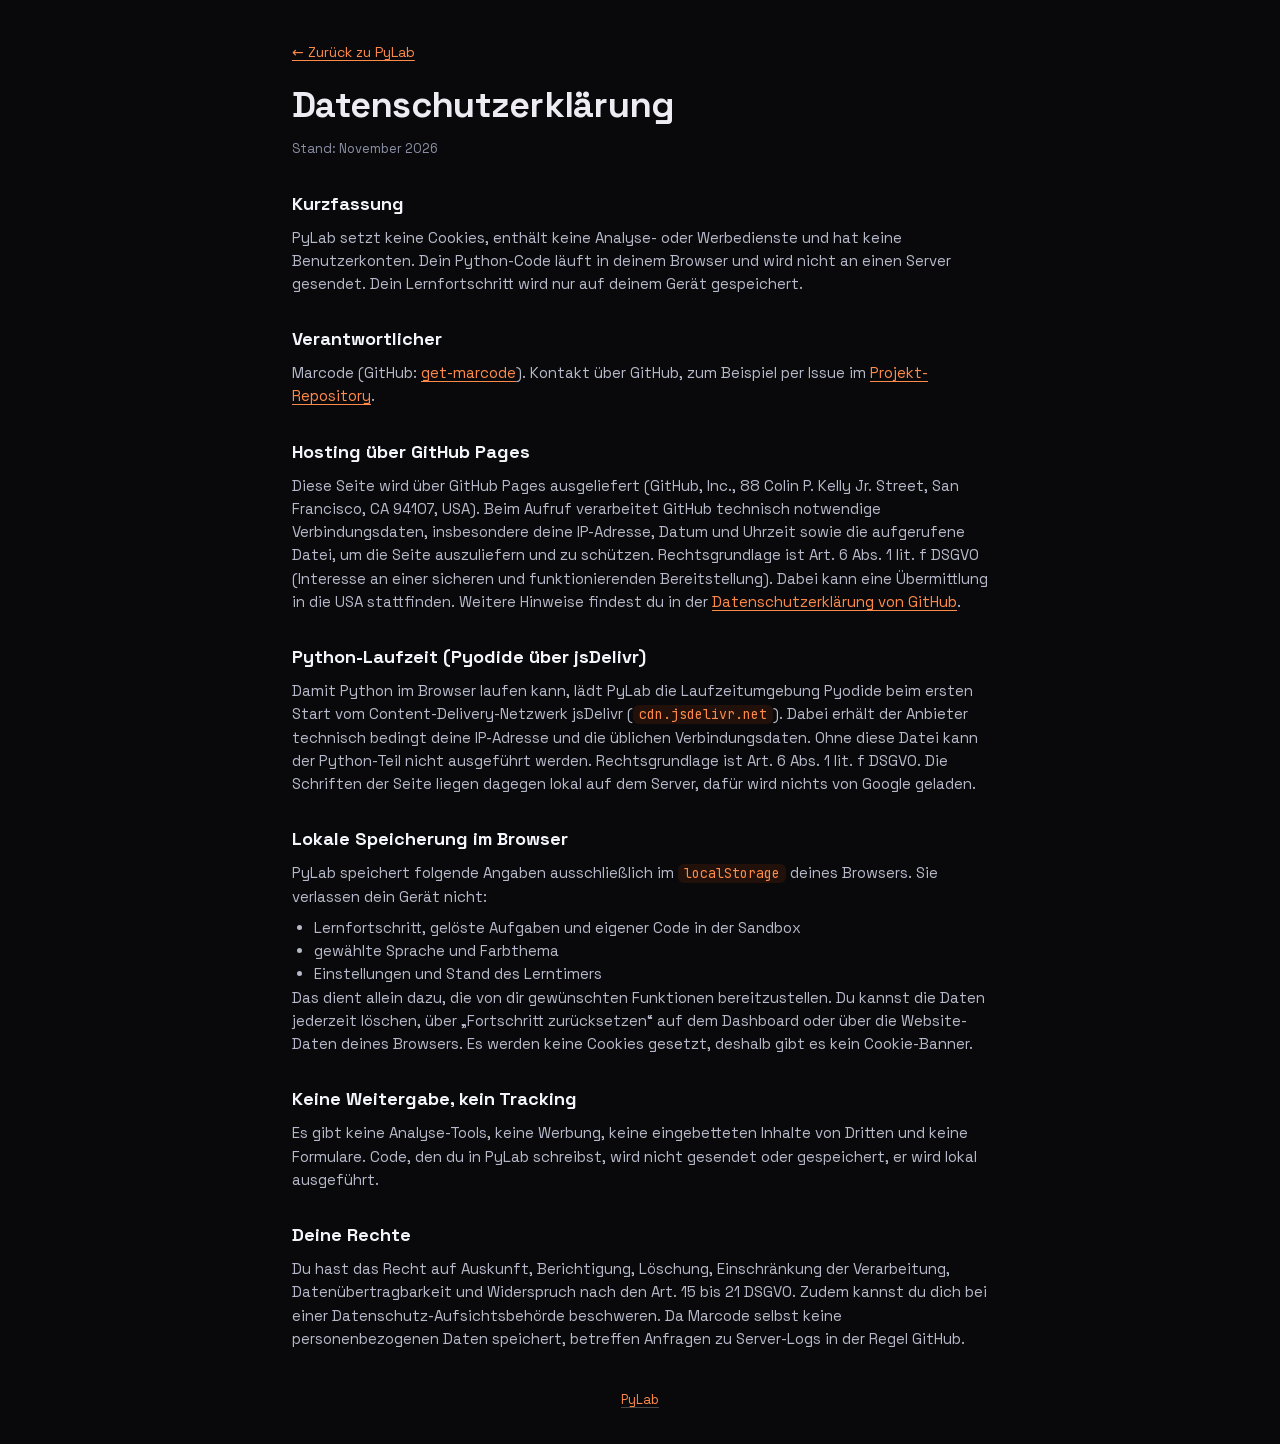
==== privacy.html @ 88a4912b "Datenschutzerklärung (DE/EN) und Link in der Fußzeile" ====
<!DOCTYPE html>
<html lang="de">
<head>
  <meta charset="utf-8">
  <meta name="viewport" content="width=device-width, initial-scale=1">
  <meta name="color-scheme" content="dark light">
  <meta name="theme-color" content="#09090b">
  <link rel="icon" type="image/png" href="assets/marcode-logo.png">
  <script>
    /* Theme und Sprache wie in der App übernehmen. */
    try {
      var t = localStorage.getItem('pylab.theme');
      if (t === 'light') t = 'day';
      var mode = { day: 1, sand: 1, nebel: 1, rose: 1, ocean: 0, forest: 0, dusk: 0 };
      if (t in mode) {
        document.documentElement.dataset.theme = t;
        if (mode[t]) document.documentElement.dataset.mode = 'light';
      }
      if (localStorage.getItem('pylab.lang') === 'en') document.documentElement.lang = 'en';
    } catch (e) {}
  </script>
  <title>PyLab — Datenschutz</title>
  <link rel="stylesheet" href="css/style.css">
  <style>
    .legal { max-width: 760px; margin: 0 auto; padding: 40px clamp(20px, 4vw, 32px) 24px; }
    .legal h1 { font-size: clamp(26px, 4vw, 36px); letter-spacing: -0.02em; margin: 14px 0 6px; }
    .legal h2 { font-size: 18px; margin: 30px 0 8px; color: var(--strong); }
    .legal p, .legal li { color: var(--ink-2); }
    .legal p + p { margin-top: 10px; }
    .legal ul { margin: 8px 0 0; padding-left: 22px; }
    .legal a { color: var(--accent-soft); text-underline-offset: 3px; }
    .legal .back { display: inline-block; font-size: 14px; }
    .legal .stand { font-size: 13px; color: var(--muted); }
    .legal [lang] { display: none; }
    html[lang="de"] .legal [lang="de"], html[lang="en"] .legal [lang="en"] { display: block; }
    html[lang="de"] .legal li[lang="de"], html[lang="en"] .legal li[lang="en"] { display: list-item; }
    .legal .site-foot { margin-left: 0; padding: 40px 0 10px; }
  </style>
</head>
<body>
  <main class="legal">
    <!-- Deutsch -->
    <div lang="de">
      <a class="back" href="index.html">← Zurück zu PyLab</a>
      <h1>Datenschutzerklärung</h1>
      <p class="stand">Stand: November 2026</p>

      <h2>Kurzfassung</h2>
      <p>PyLab setzt keine Cookies, enthält keine Analyse- oder Werbedienste und hat keine Benutzerkonten. Dein Python-Code läuft in deinem Browser und wird nicht an einen Server gesendet. Dein Lernfortschritt wird nur auf deinem Gerät gespeichert.</p>

      <h2>Verantwortlicher</h2>
      <p>Marcode (GitHub: <a href="https://github.com/get-marcode" rel="noopener">get-marcode</a>). Kontakt über GitHub, zum Beispiel per Issue im <a href="https://github.com/get-marcode/PyLab-for-Beginners/issues" rel="noopener">Projekt-Repository</a>.</p>

      <h2>Hosting über GitHub Pages</h2>
      <p>Diese Seite wird über GitHub Pages ausgeliefert (GitHub, Inc., 88 Colin P. Kelly Jr. Street, San Francisco, CA 94107, USA). Beim Aufruf verarbeitet GitHub technisch notwendige Verbindungsdaten, insbesondere deine IP-Adresse, Datum und Uhrzeit sowie die aufgerufene Datei, um die Seite auszuliefern und zu schützen. Rechtsgrundlage ist Art. 6 Abs. 1 lit. f DSGVO (Interesse an einer sicheren und funktionierenden Bereitstellung). Dabei kann eine Übermittlung in die USA stattfinden. Weitere Hinweise findest du in der <a href="https://docs.github.com/de/site-policy/privacy-policies/github-general-privacy-statement" rel="noopener">Datenschutzerklärung von GitHub</a>.</p>

      <h2>Python-Laufzeit (Pyodide über jsDelivr)</h2>
      <p>Damit Python im Browser laufen kann, lädt PyLab die Laufzeitumgebung Pyodide beim ersten Start vom Content-Delivery-Netzwerk jsDelivr (<code>cdn.jsdelivr.net</code>). Dabei erhält der Anbieter technisch bedingt deine IP-Adresse und die üblichen Verbindungsdaten. Ohne diese Datei kann der Python-Teil nicht ausgeführt werden. Rechtsgrundlage ist Art. 6 Abs. 1 lit. f DSGVO. Die Schriften der Seite liegen dagegen lokal auf dem Server, dafür wird nichts von Google geladen.</p>

      <h2>Lokale Speicherung im Browser</h2>
      <p>PyLab speichert folgende Angaben ausschließlich im <code>localStorage</code> deines Browsers. Sie verlassen dein Gerät nicht:</p>
      <ul>
        <li>Lernfortschritt, gelöste Aufgaben und eigener Code in der Sandbox</li>
        <li>gewählte Sprache und Farbthema</li>
        <li>Einstellungen und Stand des Lerntimers</li>
      </ul>
      <p>Das dient allein dazu, die von dir gewünschten Funktionen bereitzustellen. Du kannst die Daten jederzeit löschen, über „Fortschritt zurücksetzen“ auf dem Dashboard oder über die Website-Daten deines Browsers. Es werden keine Cookies gesetzt, deshalb gibt es kein Cookie-Banner.</p>

      <h2>Keine Weitergabe, kein Tracking</h2>
      <p>Es gibt keine Analyse-Tools, keine Werbung, keine eingebetteten Inhalte von Dritten und keine Formulare. Code, den du in PyLab schreibst, wird nicht gesendet oder gespeichert, er wird lokal ausgeführt.</p>

      <h2>Deine Rechte</h2>
      <p>Du hast das Recht auf Auskunft, Berichtigung, Löschung, Einschränkung der Verarbeitung, Datenübertragbarkeit und Widerspruch nach den Art. 15 bis 21 DSGVO. Zudem kannst du dich bei einer Datenschutz-Aufsichtsbehörde beschweren. Da Marcode selbst keine personenbezogenen Daten speichert, betreffen Anfragen zu Server-Logs in der Regel GitHub.</p>
    </div>

    <!-- English -->
    <div lang="en">
      <a class="back" href="index.html">← Back to PyLab</a>
      <h1>Privacy policy</h1>
      <p class="stand">Last updated: November 2026</p>

      <h2>In short</h2>
      <p>PyLab sets no cookies, includes no analytics or advertising services and has no user accounts. Your Python code runs in your browser and is not sent to any server. Your learning progress is stored on your device only.</p>

      <h2>Controller</h2>
      <p>Marcode (GitHub: <a href="https://github.com/get-marcode" rel="noopener">get-marcode</a>). Contact via GitHub, for example through an issue in the <a href="https://github.com/get-marcode/PyLab-for-Beginners/issues" rel="noopener">project repository</a>.</p>

      <h2>Hosting on GitHub Pages</h2>
      <p>This site is served through GitHub Pages (GitHub, Inc., 88 Colin P. Kelly Jr. Street, San Francisco, CA 94107, USA). When you open it, GitHub processes technically necessary connection data, in particular your IP address, date and time and the requested file, in order to deliver and protect the site. The legal basis is Art. 6(1)(f) GDPR (interest in a secure and working service). Data may be transferred to the USA. See <a href="https://docs.github.com/en/site-policy/privacy-policies/github-general-privacy-statement" rel="noopener">GitHub's privacy statement</a> for details.</p>

      <h2>Python runtime (Pyodide via jsDelivr)</h2>
      <p>To run Python in the browser, PyLab loads the Pyodide runtime on first start from the jsDelivr content delivery network (<code>cdn.jsdelivr.net</code>). As a technical necessity, the provider receives your IP address and the usual connection data. Without this file the Python part cannot run. The legal basis is Art. 6(1)(f) GDPR. The site's fonts, by contrast, are hosted locally, nothing is loaded from Google.</p>

      <h2>Local storage in your browser</h2>
      <p>PyLab saves the following only in your browser's <code>localStorage</code>. It never leaves your device:</p>
      <ul>
        <li>learning progress, solved tasks and your own code in the sandbox</li>
        <li>chosen language and colour theme</li>
        <li>learning timer settings and state</li>
      </ul>
      <p>This only serves to provide the features you asked for. You can delete the data at any time, with “Reset progress” on the dashboard or through your browser's site data. No cookies are set, so there is no cookie banner.</p>

      <h2>No sharing, no tracking</h2>
      <p>There are no analytics tools, no advertising, no embedded third-party content and no forms. Code you write in PyLab is not sent or stored, it runs locally.</p>

      <h2>Your rights</h2>
      <p>You have the right of access, rectification, erasure, restriction of processing, data portability and objection under Articles 15 to 21 GDPR, and you can lodge a complaint with a data protection authority. As Marcode stores no personal data itself, requests about server logs usually concern GitHub.</p>
    </div>

    <footer class="site-foot">
      <a href="index.html">PyLab</a>
    </footer>
  </main>
</body>
</html>
---- css/style.css ----
/* ==========================================================================
   style.css — "Deep Space IDE"
   --------------------------------------------------------------------------
   1  Tokens            6  Tabs & Modus-Panes     11 Editor & Konsole
   2  Basis & Hintergrund  7  Dashboard            12 Szenen (Modus A)
   3  Buttons & Felder  8  Entdecken               13 Trainieren (Modus B)
   4  Topbar            9  Typen-Farben            14 Sandbox, Effekte
   5  Sidebar          10  Panels                  15 Responsive
   ========================================================================== */

/* Schriften lokal (SIL Open Font License, siehe assets/fonts/OFL-*.txt) – keine Verbindung zu Google */
@font-face { font-family: 'Space Grotesk'; font-style: normal; font-weight: 300 700; font-display: swap;
  src: url(../assets/fonts/space-grotesk-latin-ext.woff2) format('woff2');
  unicode-range: U+0100-02BA, U+02BD-02C5, U+02C7-02CC, U+02CE-02D7, U+02DD-02FF, U+0304, U+0308, U+0329, U+1D00-1DBF, U+1E00-1E9F, U+1EF2-1EFF, U+2020, U+20A0-20AB, U+20AD-20C4, U+2113, U+2C60-2C7F, U+A720-A7FF; }
@font-face { font-family: 'Space Grotesk'; font-style: normal; font-weight: 300 700; font-display: swap;
  src: url(../assets/fonts/space-grotesk-latin.woff2) format('woff2');
  unicode-range: U+0000-00FF, U+0131, U+0152-0153, U+02BB-02BC, U+02C6, U+02DA, U+02DC, U+0304, U+0308, U+0329, U+2000-206F, U+20AC, U+2122, U+2191, U+2193, U+2212, U+2215, U+FEFF, U+FFFD; }
@font-face { font-family: 'JetBrains Mono'; font-style: normal; font-weight: 100 800; font-display: swap;
  src: url(../assets/fonts/jetbrains-mono-latin-ext.woff2) format('woff2');
  unicode-range: U+0100-02BA, U+02BD-02C5, U+02C7-02CC, U+02CE-02D7, U+02DD-02FF, U+0304, U+0308, U+0329, U+1D00-1DBF, U+1E00-1E9F, U+1EF2-1EFF, U+2020, U+20A0-20AB, U+20AD-20C4, U+2113, U+2C60-2C7F, U+A720-A7FF; }
@font-face { font-family: 'JetBrains Mono'; font-style: normal; font-weight: 100 800; font-display: swap;
  src: url(../assets/fonts/jetbrains-mono-latin.woff2) format('woff2');
  unicode-range: U+0000-00FF, U+0131, U+0152-0153, U+02BB-02BC, U+02C6, U+02DA, U+02DC, U+0304, U+0308, U+0329, U+2000-206F, U+20AC, U+2122, U+2191, U+2193, U+2212, U+2215, U+FEFF, U+FFFD; }

/* ------------------------------------------------------------ 1. Tokens */
:root {
  --bg: #09090b;
  --ink: #ececf2;
  --ink-2: #b6b9c9;
  --muted: #8b90a6;
  --accent: #ff5d00;
  --accent-rgb: 255, 93, 0;
  --accent-soft: #ff8a4a;
  --accent-hi: #ffb27a;
  --on-accent: #140700;
  --accent-glow: rgba(var(--accent-rgb), 0.55);

  --fg: 255, 255, 255;            /* Basis für Überlagerungen (hell auf dunkel) */
  --strong: #f4f5fa;
  --ink-soft: #d8dbea;
  --node-bg: #1d2030;
  --node-bg-2: #262a3d;
  --node-line: #353a52;
  --field-bg: rgba(0, 0, 0, 0.35);
  --side-a: rgba(10, 10, 14, 0.55);
  --side-b: rgba(10, 10, 14, 0.8);
  --panel-code: linear-gradient(180deg, rgba(10, 10, 15, 0.85), rgba(8, 8, 12, 0.85));
  --scrim: rgba(0, 0, 0, 0.6);
  --code-bg: #0a0a0f;
  --console-bg: #07070a;
  --glass: rgba(14, 14, 20, 0.58);
  --panel: linear-gradient(180deg, rgba(26, 26, 38, 0.72), rgba(16, 16, 24, 0.72));
  --hair: inset 0 0 0 1px rgba(var(--fg), 0.055);
  --lift: 0 24px 60px -32px rgba(0, 0, 0, 0.9);

  --ok: #34d399;
  --warn: #fbbf24;
  --bad: #ff4d63;

  --t-str: #5eead4;
  --t-int: #fbbf24;
  --t-float: #b69cff;
  --t-bool: #f472b6;
  --t-type: #7dd3fc;

  --ui: 'Space Grotesk', system-ui, sans-serif;
  --mono: 'JetBrains Mono', ui-monospace, Menlo, monospace;

  --topbar-h: 62px;
  --side-w: 296px;
  --radius: 16px;
  color-scheme: dark;
}

/* ------------------------------------------------- 2. Basis & Hintergrund */
*, *::before, *::after { box-sizing: border-box; }
html { scroll-behavior: smooth; }
body {
  margin: 0;
  min-height: 100vh;
  background: var(--bg);
  color: var(--ink);
  font: 400 15px/1.55 var(--ui);
  -webkit-font-smoothing: antialiased;
}
h1, h2, h3, p { margin: 0; }
code { font-family: var(--mono); font-size: 0.88em; color: var(--accent-soft); background: rgba(var(--accent-rgb), 0.1); padding: 1px 6px; border-radius: 6px; }
strong { font-weight: 600; color: var(--strong); }
button { font: inherit; color: inherit; cursor: pointer; border: 0; background: none; }
:focus-visible { outline: 2px solid var(--accent); outline-offset: 2px; }
.muted { color: var(--muted); }
.mt { margin-top: 22px; }

::-webkit-scrollbar { width: 10px; height: 10px; }
::-webkit-scrollbar-thumb { background: rgba(var(--fg), 0.1); border-radius: 10px; border: 3px solid transparent; background-clip: padding-box; }
::-webkit-scrollbar-thumb:hover { background: rgba(var(--accent-rgb), 0.5); background-clip: padding-box; border: 3px solid transparent; }

/* ------------------------------------------------- 3. Buttons & Felder */
.btn {
  display: inline-flex; align-items: center; gap: 10px;
  padding: 10px 18px; border-radius: 12px;
  font-weight: 500; letter-spacing: 0.01em;
  transition: transform 0.15s, box-shadow 0.25s, background 0.2s, opacity 0.2s;
}
.btn:active { transform: scale(0.97); }
.btn:disabled { opacity: 0.4; cursor: not-allowed; }
.btn-primary { background: var(--accent); color: var(--on-accent); font-weight: 600; box-shadow: 0 8px 26px -8px var(--accent-glow); }
.btn-primary:hover:not(:disabled) { box-shadow: 0 10px 36px -4px var(--accent-glow); transform: translateY(-1px); }
.btn-ghost { background: rgba(var(--fg), 0.05); box-shadow: var(--hair); color: var(--ink-2); }
.btn-ghost:hover:not(:disabled) { background: rgba(var(--fg), 0.09); color: var(--strong); }
.btn-ghost.is-on { background: rgba(var(--accent-rgb), 0.16); color: var(--accent-soft); box-shadow: inset 0 0 0 1px rgba(var(--accent-rgb), 0.4); }
.btn-sub { font-size: 12px; font-weight: 500; opacity: 0.7; padding-left: 10px; border-left: 1px solid rgba(20, 7, 0, 0.35); }
.icon-btn { width: 40px; height: 40px; border-radius: 12px; display: none; place-items: center; background: rgba(var(--fg), 0.06); font-size: 18px; }

.field {
  width: 100%; padding: 9px 12px; border-radius: 10px; border: 0;
  background: var(--field-bg); color: var(--ink); font: 500 14px var(--mono);
  box-shadow: var(--hair); transition: box-shadow 0.2s;
}
.field:focus { outline: none; box-shadow: inset 0 0 0 1px var(--accent), 0 0 0 4px rgba(var(--accent-rgb), 0.15); }
.field:disabled { opacity: 0.45; }
input[type='range'] { accent-color: var(--accent); width: 100%; }

/* ------------------------------------------------------------ 4. Topbar */
.topbar {
  position: fixed; inset: 0 0 auto 0; height: var(--topbar-h); z-index: 50;
  display: flex; align-items: center; gap: 18px; padding: 0 22px;
  background: var(--glass);
  backdrop-filter: blur(28px) saturate(170%);
  -webkit-backdrop-filter: blur(28px) saturate(170%);
  box-shadow: 0 1px 0 rgba(var(--fg), 0.05), 0 12px 40px -20px #000;
}
.brand { display: flex; align-items: center; gap: 11px; text-decoration: none; color: var(--strong); }
.brand-mark { width: 48px; height: 48px; display: block; object-fit: contain; border-radius: 50%; background: var(--code-bg); box-shadow: 0 0 0 1px rgba(var(--fg), 0.16), 0 6px 16px -8px rgba(0, 0, 0, 0.5); }
.brand-mark.logo-light { display: none; }
[data-mode='light'] .brand-mark.logo-light { display: block; }
[data-mode='light'] .brand-mark.logo-dark { display: none; }
.brand-name { font-weight: 700; font-size: 17px; letter-spacing: 0.02em; }
.brand-tag { display: none; font: 500 12px var(--mono); color: var(--muted); letter-spacing: 0.14em; text-transform: uppercase; padding-left: 11px; border-left: 1px solid rgba(var(--fg), 0.1); }
.crumbs { flex: 1; color: var(--muted); font-size: 13.5px; white-space: nowrap; overflow: hidden; text-overflow: ellipsis; }
.crumbs b { color: var(--ink); font-weight: 500; }
.topbar-right { display: flex; align-items: center; gap: 16px; }
.py-status { display: flex; align-items: center; gap: 9px; font: 500 12px var(--mono); color: var(--muted); padding: 7px 13px; border-radius: 999px; background: rgba(var(--fg), 0.04); box-shadow: var(--hair); }
.py-status i { width: 8px; height: 8px; border-radius: 50%; background: var(--warn); box-shadow: 0 0 10px var(--warn); animation: pulse 1.4s infinite; }
.py-status[data-state='ready'] i { background: var(--ok); box-shadow: 0 0 10px var(--ok); animation: none; }
.py-status[data-state='ready'] { color: var(--ink-2); }
.py-status[data-state='error'] i { background: var(--bad); box-shadow: 0 0 10px var(--bad); animation: none; }
#topRing .ring-num { font-size: 11px; }

/* ----------------------------------------------------------- 5. Sidebar */
.sidebar {
  position: fixed; top: var(--topbar-h); bottom: 0; left: 0; width: var(--side-w); z-index: 40;
  padding: 22px 14px 40px; overflow-y: auto;
  background: linear-gradient(180deg, var(--side-a), var(--side-b));
  backdrop-filter: blur(24px); -webkit-backdrop-filter: blur(24px);
  box-shadow: 1px 0 0 rgba(var(--fg), 0.04);
}
.nav-group { margin-bottom: 22px; }
.nav-label { padding: 0 12px 8px; font: 600 12px var(--mono); letter-spacing: 0.16em; text-transform: uppercase; color: var(--muted); }
.nav-item {
  position: relative; display: flex; align-items: center; gap: 12px; width: 100%;
  padding: 9px 12px; border-radius: 12px; text-align: left; color: var(--ink-2);
  transition: background 0.2s, color 0.2s;
}
.nav-item:hover { background: rgba(var(--fg), 0.045); color: var(--strong); }
.nav-ico {
  flex: none; min-width: 34px; height: 30px; padding: 0 6px; border-radius: 9px; display: grid; place-items: center;
  font: 700 12.5px var(--mono); color: var(--accent-soft); background: rgba(var(--fg), 0.07); box-shadow: inset 0 0 0 1px rgba(var(--fg), 0.1);
}
.nav-text { flex: 1; min-width: 0; line-height: 1.25; font-size: 14px; }
.nav-text small { display: block; color: var(--muted); font-size: 12px; }
.nav-item.is-soon { opacity: 0.45; }
.nav-dot { width: 9px; height: 9px; border-radius: 50%; background: transparent; box-shadow: inset 0 0 0 1.5px rgba(var(--fg), 0.32); }
.nav-dot.is-done { background: var(--ok); box-shadow: 0 0 8px var(--ok); }
.nav-dot.is-part { background: var(--accent); box-shadow: 0 0 8px var(--accent-glow); }
.nav-item.is-active { color: var(--strong); background: linear-gradient(90deg, rgba(var(--accent-rgb), 0.18), rgba(var(--accent-rgb), 0.02)); }
.nav-item.is-active::before { content: ''; position: absolute; left: -14px; top: 8px; bottom: 8px; width: 3px; border-radius: 0 3px 3px 0; background: var(--accent); box-shadow: 0 0 14px var(--accent), 0 0 30px var(--accent-glow); }
.nav-item.is-active .nav-ico { color: var(--on-accent); box-shadow: none; background: var(--accent); box-shadow: 0 0 16px var(--accent-glow); }
.scrim { position: fixed; inset: 0; z-index: 35; background: var(--scrim); opacity: 0; pointer-events: none; transition: opacity 0.25s; }

.site-foot { position: relative; z-index: 1; margin-left: var(--side-w); padding: 0 clamp(20px, 4vw, 56px) 34px; display: flex; flex-wrap: wrap; gap: 6px 10px; justify-content: center; font-size: 13px; color: var(--muted); }
.site-foot a { color: var(--ink-2); text-decoration: underline; text-decoration-color: rgba(var(--fg), 0.25); text-underline-offset: 3px; }
.site-foot a:hover { color: var(--accent-soft); text-decoration-color: currentColor; }
.main { position: relative; z-index: 1; margin-left: var(--side-w); padding: calc(var(--topbar-h) + 38px) clamp(20px, 4vw, 56px) 90px; }
.main > .view { max-width: 1400px; margin-inline: auto; }
.view { animation: rise 0.45s cubic-bezier(0.2, 0.8, 0.2, 1) both; }

/* --------------------------------------------- 6. Tabs & Modus-Panes */
.topic-head { margin-bottom: 26px; }
.eyebrow { font: 600 12px var(--mono); letter-spacing: 0.16em; text-transform: uppercase; color: var(--accent-soft); margin-bottom: 10px; }
.topic-head h1, .dash-hero h1 { font-size: clamp(28px, 4vw, 42px); line-height: 1.1; letter-spacing: -0.02em; font-weight: 700; }
.topic-head h1 small { font-size: 0.5em; font-weight: 400; color: var(--muted); margin-left: 12px; letter-spacing: 0; }
.topic-head .lead { margin-top: 14px; max-width: 70ch; color: var(--ink-2); font-size: 16px; }

.tabs {
  display: inline-flex; gap: 6px; padding: 6px; margin-bottom: 28px; border-radius: 16px;
  background: rgba(var(--fg), 0.04); box-shadow: var(--hair);
  backdrop-filter: blur(12px);
}
.tab { display: flex; align-items: center; gap: 9px; padding: 10px 20px; border-radius: 11px; color: var(--muted); font-weight: 500; transition: color 0.2s, background 0.2s, box-shadow 0.3s; }
.tab kbd { font: 600 12px var(--mono); padding: 2px 6px; border-radius: 5px; background: rgba(var(--fg), 0.07); }
.tab:hover { color: var(--strong); }
.tab.is-active { color: var(--on-accent); background: var(--accent); font-weight: 600; box-shadow: 0 0 28px var(--accent-glow), 0 6px 18px -6px var(--accent-glow); }
.tab.is-active kbd { background: rgba(20, 7, 0, 0.18); }
.pane { animation: rise 0.4s cubic-bezier(0.2, 0.8, 0.2, 1) both; }

/* ------------------------------------------------------- 7. Dashboard */
.dash-hero {
  display: grid; grid-template-columns: auto 1fr; gap: clamp(24px, 5vw, 64px); align-items: center;
  padding: clamp(24px, 4vw, 48px); border-radius: 28px; background: var(--panel); box-shadow: var(--hair), var(--lift);
  position: relative; overflow: hidden;
}
.dash-hero::after { content: ''; position: absolute; right: -120px; top: -140px; width: 420px; height: 420px; background: radial-gradient(circle, rgba(var(--accent-rgb), 0.2), transparent 65%); pointer-events: none; }
.dash-hero-text { position: relative; z-index: 1; }
.dash-hero-text .muted { margin-top: 12px; max-width: 54ch; }
.stats { display: flex; flex-wrap: wrap; gap: 14px 38px; margin: 26px 0; }
.stat strong { display: block; font: 600 28px var(--mono); letter-spacing: -0.03em; }
.stat span { font-size: 12.5px; color: var(--muted); }
.dash-actions { display: flex; flex-wrap: wrap; gap: 12px; }
.section-title { margin: 0; font-size: 13px; font-weight: 600; letter-spacing: 0.16em; text-transform: uppercase; color: var(--muted); font-family: var(--mono); }

.ring { position: relative; display: grid; place-items: center; flex: none; }
.ring svg { transform: rotate(-90deg); overflow: visible; }
.ring-track { fill: none; stroke: rgba(var(--fg), 0.15); }
.ring-bar { fill: none; stroke: var(--accent); transition: stroke-dashoffset 1.2s cubic-bezier(0.2, 0.8, 0.2, 1); filter: drop-shadow(0 0 6px var(--accent-glow)); }
.ring-num { position: absolute; font: 600 18px var(--mono); letter-spacing: -0.04em; }
.ring-num::after { content: '%'; font-size: 0.55em; opacity: 0.5; margin-left: 1px; }
.ring-big .ring-num { font-size: 52px; transform: translateY(-6px); }
.ring-sub { position: absolute; bottom: 52px; font: 500 12px var(--mono); letter-spacing: 0.2em; text-transform: uppercase; color: var(--muted); }
.ring-dim { opacity: 0.35; }

.ring-grid { display: grid; grid-template-columns: repeat(auto-fill, minmax(210px, 1fr)); gap: 12px; }
.tile {
  display: flex; flex-direction: column; gap: 8px; padding: 14px 16px 15px; text-align: left; border-radius: 16px;
  background: var(--panel); box-shadow: var(--hair);
  transition: transform 0.25s, box-shadow 0.3s;
  animation: rise 0.5s cubic-bezier(0.2, 0.8, 0.2, 1) both; animation-delay: calc(var(--i) * 35ms);
}
.tile:hover { transform: translateY(-2px); box-shadow: inset 0 0 0 1px rgba(var(--accent-rgb), 0.35), 0 16px 40px -20px var(--accent-glow); }
.tile-top { display: flex; align-items: center; justify-content: space-between; }
.tile strong { font-size: 15px; line-height: 1.25; font-weight: 500; color: var(--ink); }
.tile small { color: var(--ink-2); font-size: 12px; }
.tile-icon { min-width: 34px; height: 26px; padding: 0 8px; display: inline-grid; place-items: center; border-radius: 8px; font: 700 13px var(--mono); letter-spacing: 0.02em; color: var(--accent-soft); background: rgba(var(--accent-rgb), 0.14); box-shadow: inset 0 0 0 1px rgba(var(--accent-rgb), 0.38); }
.tile-pct { font: 600 12px var(--mono); color: var(--muted); }
.tile-bar { height: 3px; border-radius: 3px; background: rgba(var(--fg), 0.08); overflow: hidden; }
.tile-bar i { display: block; height: 100%; background: var(--accent); }
.tile-new .tile-icon { color: var(--muted); background: rgba(var(--fg), 0.05); box-shadow: inset 0 0 0 1px rgba(var(--fg), 0.12); }
.tile-started .tile-pct { color: var(--accent-soft); }
.tile-done .tile-pct { color: var(--ok); font-size: 15px; }
.tile-done .tile-bar i { background: var(--ok); }
.tile-done .tile-icon { color: var(--ok); background: rgba(52, 211, 153, 0.12); box-shadow: inset 0 0 0 1px rgba(52, 211, 153, 0.4); }
.tile-soon { opacity: 0.55; }

.dash-hero { padding: clamp(18px, 3vw, 30px); gap: clamp(18px, 4vw, 40px); }
.dash-hero h1 { font-size: clamp(24px, 3vw, 32px); }
.dash-hero .ring-big .ring-num { font-size: 36px; transform: none; }
.dash-hero .ring-sub { bottom: 30px; font-size: 10px; }
.dash-hero .stats { margin: 14px 0 18px; gap: 8px 30px; }
.dash-hero .stat strong { font-size: 20px; }
.dash-next { display: flex; align-items: center; gap: 16px; width: 100%; max-width: 560px; padding: 14px 18px; text-align: left; border-radius: 16px; background: rgba(var(--accent-rgb), 0.1); box-shadow: inset 0 0 0 1px rgba(var(--accent-rgb), 0.4); transition: transform 0.25s, box-shadow 0.3s; }
.dash-next:hover { transform: translateY(-2px); box-shadow: inset 0 0 0 1px rgba(var(--accent-rgb), 0.6), 0 14px 36px -16px var(--accent-glow); }
.dash-next-text { display: flex; flex-direction: column; gap: 1px; min-width: 0; flex: 1; }
.dash-next-text strong { font-size: 17px; font-weight: 600; color: var(--strong); }
.dash-next-text small { color: var(--ink-2); font-size: 12px; }
.dash-next-text small:first-child { color: var(--accent-soft); font: 600 11px var(--mono); letter-spacing: 0.14em; text-transform: uppercase; }
.dash-next-go { color: var(--accent-soft); font-weight: 600; white-space: nowrap; }
.dash-group { margin-top: 34px; }
.group-head { display: flex; flex-wrap: wrap; align-items: center; gap: 6px 16px; margin-bottom: 14px; }
.group-meta { font: 500 12px var(--mono); color: var(--muted); }
.group-bar { flex: 1; min-width: 80px; height: 3px; border-radius: 3px; background: rgba(var(--fg), 0.08); overflow: hidden; }
.group-bar i { display: block; height: 100%; background: var(--accent); box-shadow: 0 0 10px var(--accent-glow); }
.dash-foot { margin-top: 40px; display: flex; justify-content: center; }

/* ----------------------------------------------------------- 8. Entdecken */
.scene-tabs { display: flex; flex-wrap: wrap; gap: 10px; margin-bottom: 22px; }
.pill { padding: 8px 16px; border-radius: 999px; background: rgba(var(--fg), 0.045); box-shadow: var(--hair); color: var(--ink-2); font-size: 14px; display: flex; align-items: center; gap: 8px; transition: all 0.2s; }
.pill:hover { color: var(--strong); background: rgba(var(--fg), 0.08); }
.pill.is-active { color: var(--accent-soft); background: rgba(var(--accent-rgb), 0.13); box-shadow: inset 0 0 0 1px rgba(var(--accent-rgb), 0.45), 0 0 22px -6px var(--accent-glow); }
.pill .tick { width: 7px; height: 7px; border-radius: 50%; background: rgba(var(--fg), 0.15); }
.pill .tick.is-done { background: var(--ok); box-shadow: 0 0 8px var(--ok); }
.scene-head h2 { font-size: 22px; letter-spacing: -0.01em; }
.scene-head p { color: var(--ink-2); margin: 6px 0 22px; max-width: 68ch; }
.scene { position: relative; }
.scene-grid { display: grid; grid-template-columns: repeat(2, minmax(0, 1fr)); gap: 18px; }
.scene > .step-note, .scene > .controls, .scene > .panel, .scene > .legend { margin-top: 18px; }
.step-note { min-height: 3.2em; padding: 14px 18px; border-radius: 14px; background: rgba(var(--accent-rgb), 0.07); box-shadow: inset 3px 0 0 var(--accent); color: var(--ink-2); }
.controls { display: flex; flex-wrap: wrap; align-items: center; gap: 10px; }
.progress { flex: 1; min-width: 120px; height: 4px; border-radius: 4px; background: rgba(var(--fg), 0.07); overflow: hidden; margin-left: 8px; }
.progress i { display: block; height: 100%; background: var(--accent); box-shadow: 0 0 12px var(--accent); transition: width 0.4s; }
.fly-layer { position: absolute; inset: 0; pointer-events: none; z-index: 5; }

/* -------------------------------------------------------- 9. Typen-Farben */
.type-str { --tc: var(--t-str); }
.type-int { --tc: var(--t-int); }
.type-float { --tc: var(--t-float); }
.type-bool { --tc: var(--t-bool); }
.type-type { --tc: var(--t-type); }

/* ------------------------------------------------------------ 10. Panels */
.panel { padding: 20px; border-radius: var(--radius); background: var(--panel); box-shadow: var(--hair), var(--lift); min-width: 0; }
.panel-title { font: 600 12px var(--mono); letter-spacing: 0.16em; text-transform: uppercase; color: var(--muted); margin-bottom: 14px; display: flex; align-items: center; gap: 10px; }
.panel-code { background: var(--panel-code); }
.row { display: grid; grid-template-columns: 90px 1fr; align-items: center; gap: 12px; margin-bottom: 12px; font-size: 14px; color: var(--ink-2); }
.row-check { grid-template-columns: auto 1fr; }
.range-wrap { display: flex; align-items: center; gap: 12px; }
.range-wrap output { font: 600 14px var(--mono); width: 1.5em; text-align: right; }
.row-inline { display: flex; gap: 10px; margin: 16px 0; }
.legend { margin: 0; padding: 0; list-style: none; display: grid; gap: 6px; color: var(--muted); font-size: 13.5px; }

/* ------------------------------------------------- 11. Editor & Konsole */
.editor {
  --lh: 22px;
  display: grid; grid-template-columns: auto minmax(0, 1fr);
  height: calc(var(--lines, 8) * var(--lh) + 28px); max-height: 62vh; min-height: 120px;
  border-radius: 14px; overflow: hidden; background: var(--code-bg);
  box-shadow: var(--hair), inset 0 8px 30px -16px #000;
  font: 400 13.5px/var(--lh) var(--mono);
}
.editor:focus-within { box-shadow: inset 0 0 0 1px rgba(var(--accent-rgb), 0.5), 0 0 34px -10px var(--accent-glow); }
.ed-gutter { padding: 14px 12px 14px 16px; text-align: right; color: var(--muted); overflow: hidden; user-select: none; background: rgba(var(--fg), 0.015); }
.ed-gutter span { display: block; height: var(--lh); }
.ed-body { position: relative; min-width: 0; }
.ed-hl, .ed-input {
  position: absolute; inset: 0; margin: 0; padding: 14px 16px;
  font: inherit; line-height: var(--lh); white-space: pre; tab-size: 4; border: 0; letter-spacing: 0;
}
.ed-hl { overflow: hidden; pointer-events: none; color: var(--ink-soft); }
.ed-hl code { font: inherit; background: none; color: inherit; padding: 0; }
.ed-input { overflow: auto; resize: none; background: transparent; color: transparent; caret-color: var(--accent); outline: none; }
.ed-input::selection { background: rgba(var(--accent-rgb), 0.32); }
.t-com { color: var(--muted); font-style: italic; }
.t-str { color: #5eead4; }
.t-kw { color: #ff7a33; }
.t-bi { color: #7dd3fc; }
.t-fn { color: #ffd08a; }
.t-num { color: #fbbf24; }

.console {
  margin-top: 14px; min-height: 76px; max-height: 260px; overflow: auto; padding: 14px 16px; border-radius: 14px;
  background: var(--console-bg); box-shadow: var(--hair); font: 400 13px/1.6 var(--mono); white-space: pre-wrap; color: var(--ink-soft);
}
.console .err { color: #ff8a98; }
.console .dim { color: var(--muted); }
.console:empty::before { content: 'Konsole — hier erscheint die Ausgabe.'; color: var(--muted); }

/* ------------------------------------------------ 12. Szenen (Modus A) */
.code-block { font: 400 13.5px/1.9 var(--mono); overflow-x: auto; }
.code-static { margin: 0; padding: 14px 16px; border-radius: 12px; background: var(--code-bg); box-shadow: var(--hair); line-height: 1.7; overflow-x: auto; }
.code-line { display: flex; align-items: center; gap: 14px; padding: 0 12px; border-radius: 8px; position: relative; transition: background 0.25s, opacity 0.25s; white-space: pre; }
.code-line .ln { width: 1.4em; text-align: right; color: var(--muted); font-size: 12px; flex: none; }
.code-line .src { flex: 1; min-width: 0; }
.code-line.is-active { background: linear-gradient(90deg, rgba(var(--accent-rgb), 0.22), rgba(var(--accent-rgb), 0.03)); box-shadow: inset 2px 0 0 var(--accent); }
.code-line.is-true { box-shadow: inset 2px 0 0 var(--ok); background: linear-gradient(90deg, rgba(52, 211, 153, 0.18), transparent); }
.code-line.is-false { box-shadow: inset 2px 0 0 var(--bad); background: linear-gradient(90deg, rgba(255, 77, 99, 0.16), transparent); }
.code-line.is-skipped { opacity: 0.28; }
.code-line.is-hit { background: linear-gradient(90deg, rgba(var(--accent-rgb), 0.3), rgba(var(--accent-rgb), 0.05)); box-shadow: inset 2px 0 0 var(--accent), 0 0 24px -8px var(--accent-glow); }
.badge { margin-left: auto; padding: 1px 9px; border-radius: 999px; font: 600 12px var(--mono); background: rgba(var(--fg), 0.06); color: var(--muted); }
.badge.ok { background: rgba(52, 211, 153, 0.15); color: var(--ok); }
.badge.no { background: rgba(255, 77, 99, 0.15); color: var(--bad); }

.mem { display: flex; flex-wrap: wrap; gap: 10px; }
.mem:empty::before { content: 'noch leer'; color: var(--muted); font: 13px var(--mono); }
.var { position: relative; display: grid; gap: 2px; min-width: 104px; padding: 10px 14px; border-radius: 12px; background: rgba(var(--fg), 0.045); box-shadow: var(--hair); }
.var-name { font: 500 12px var(--mono); color: var(--muted); }
.var-val { font: 600 17px var(--mono); color: var(--tc, var(--ink)); }
.var-old { position: absolute; top: 8px; right: 12px; font: 400 12px var(--mono); color: var(--muted); }
.var-type { font: 500 12px var(--mono); font-style: normal; color: var(--tc); opacity: 0.85; letter-spacing: 0.08em; }
.var.pop { animation: pop 0.55s cubic-bezier(0.2, 1.4, 0.4, 1), flare 1s ease-out; }
.console-out { min-height: 34px; font: 500 14px var(--mono); color: var(--ink-soft); }
.console-out:empty::before { content: '–'; color: var(--muted); }
.out-line { padding: 4px 0; }
.chip { position: absolute; z-index: 6; padding: 3px 10px; border-radius: 999px; font: 600 13px var(--mono); color: #0a0a0f; background: var(--tc, var(--accent)); box-shadow: 0 0 20px var(--tc, var(--accent)); white-space: nowrap; }

.chip-row { display: flex; flex-wrap: wrap; gap: 10px; }
.val-chip { display: flex; flex-direction: column; align-items: center; gap: 2px; min-width: 88px; padding: 12px 16px; border-radius: 14px; background: rgba(var(--fg), 0.045); box-shadow: var(--hair); font: 600 16px var(--mono); color: var(--tc); transition: transform 0.2s, box-shadow 0.25s; }
.val-chip small { font: 500 12px var(--mono); letter-spacing: 0.1em; color: var(--muted); }
.val-chip:hover { transform: translateY(-2px); }
.val-chip.is-sel { box-shadow: inset 0 0 0 1px var(--tc), 0 0 26px -6px var(--tc); background: rgba(var(--fg), 0.08); }
.fn-btn { font-family: var(--mono); }
.type-log { display: grid; gap: 8px; min-height: 48px; }
.type-log:empty::before { content: 'noch nichts probiert'; color: var(--muted); font: 13px var(--mono); }
.type-row { display: flex; align-items: baseline; flex-wrap: wrap; gap: 12px; padding: 10px 14px; border-radius: 12px; background: rgba(var(--fg), 0.035); font-family: var(--mono); font-size: 14px; }
.type-row .call { background: none; color: var(--ink-2); padding: 0; }
.type-row .arrow { color: var(--muted); }
.type-row .res { color: var(--tc, var(--ink)); font-weight: 600; }
.type-row .res.err { color: #ff8a98; font-weight: 500; font-size: 13px; }
.type-row.is-err { background: rgba(255, 77, 99, 0.08); }

.panel-paper { background: linear-gradient(180deg, #1c1b1a, #141312); }
.receipt {
  margin: 0; padding: 22px 22px 30px; font: 500 13px/1.7 var(--mono); color: #2a2218;
  background: #f1e9d9; border-radius: 6px 6px 0 0; box-shadow: 0 20px 40px -20px #000; white-space: pre; overflow-x: auto;
  -webkit-mask: conic-gradient(from -45deg at bottom, #0000, #000 1deg 89deg, #0000 90deg) 50% / 14px 100%;
  mask: conic-gradient(from -45deg at bottom, #0000, #000 1deg 89deg, #0000 90deg) 50% / 14px 100%;
}

.gauge { position: relative; margin: 36px 0 22px; height: 16px; border-radius: 99px; }
.gauge-zones { display: flex; height: 100%; border-radius: 99px; overflow: hidden; opacity: 0.85; }
.gauge-zones i { display: block; height: 100%; }
.gauge-zones .green { background: linear-gradient(90deg, #0f8a63, var(--ok)); }
.gauge-zones .amber { background: var(--warn); }
.gauge-zones .red { background: var(--bad); }
.gauge-marker { position: absolute; top: -6px; width: 4px; height: 28px; margin-left: -2px; border-radius: 4px; background: var(--strong); box-shadow: 0 0 16px var(--strong); transition: left 0.35s cubic-bezier(0.3, 1.3, 0.5, 1); }
.gauge-val { position: absolute; bottom: 36px; left: 50%; transform: translateX(-50%); font: 600 13px var(--mono); white-space: nowrap; }
.slider { margin-bottom: 14px; }
.lamp-row { display: flex; align-items: center; gap: 18px; margin-top: 20px; }
.lamp-big { flex: none; width: 54px; height: 54px; border-radius: 50%; background: #333; transition: background 0.3s, box-shadow 0.3s; }
.lamp-big.tone-green { background: var(--ok); box-shadow: 0 0 36px var(--ok); }
.lamp-big.tone-amber { background: var(--warn); box-shadow: 0 0 36px var(--warn); }
.lamp-big.tone-red { background: var(--bad); box-shadow: 0 0 40px var(--bad); animation: pulse 0.9s infinite; }
.verdict { font: 500 17px var(--mono); }
.verdict strong { color: var(--tc-v, var(--strong)); }
.verdict.tone-green { --tc-v: var(--ok); }
.verdict.tone-amber { --tc-v: var(--warn); }
.verdict.tone-red { --tc-v: var(--bad); }

.bars-wrap { position: relative; padding-top: 28px; margin-bottom: 20px; }
.pointer { position: absolute; top: 0; left: 0; font: 600 12px var(--mono); color: var(--accent-soft); white-space: nowrap; transition: transform 0.45s cubic-bezier(0.3, 1.2, 0.5, 1), opacity 0.3s; text-shadow: 0 0 12px var(--accent-glow); }
.bars { display: flex; align-items: flex-end; gap: 10px; height: 150px; margin-bottom: 26px; }
.bar { position: relative; flex: 1; height: 100%; display: flex; align-items: flex-end; }
.bar i { display: block; width: 100%; border-radius: 8px 8px 3px 3px; background: rgba(var(--fg), 0.1); transition: background 0.3s, box-shadow 0.3s; }
.bar span { position: absolute; bottom: -24px; left: 0; right: 0; text-align: center; font: 500 12px var(--mono); color: var(--muted); }
.bar.is-done i { background: rgba(var(--accent-rgb), 0.35); }
.bar.is-now i { background: var(--accent); box-shadow: 0 0 22px var(--accent-glow); }
.bar.is-max i { background: var(--warn); box-shadow: 0 0 22px rgba(251, 191, 36, 0.6); }
.bar.is-max span::before { content: '★ '; color: var(--warn); }

.panel-lock { display: flex; flex-direction: column; align-items: center; }
.lock { position: relative; width: 84px; height: 108px; margin: 8px 0 18px; }
.lock-shackle { position: absolute; left: 14px; top: 0; width: 56px; height: 60px; border: 9px solid #8a8fa8; border-bottom: 0; border-radius: 30px 30px 0 0; transform-origin: 9px 100%; transition: transform 0.5s cubic-bezier(0.3, 1.4, 0.5, 1), border-color 0.3s; }
.lock-body { position: absolute; left: 0; right: 0; bottom: 0; height: 58px; border-radius: 14px; background: linear-gradient(180deg, var(--node-bg-2), var(--node-bg-2)); box-shadow: var(--hair); display: grid; place-items: center; transition: background 0.3s, box-shadow 0.3s; }
.keyhole { width: 12px; height: 12px; border-radius: 50%; background: #0a0a0f; position: relative; }
.keyhole::after { content: ''; position: absolute; left: 4px; top: 8px; width: 4px; height: 12px; border-radius: 2px; background: #0a0a0f; }
.lock.is-open .lock-shackle { transform: translateY(-14px) rotate(-28deg); border-color: var(--ok); }
.lock.is-open .lock-body { box-shadow: 0 0 40px -6px var(--ok), var(--hair); background: linear-gradient(180deg, #1d4a3c, #14291f); }
.lock.is-locked .lock-shackle { border-color: var(--bad); }
.lock.is-locked .lock-body { box-shadow: 0 0 40px -6px var(--bad), var(--hair); background: linear-gradient(180deg, #4a1d27, #29141a); }
.lamps { display: flex; gap: 14px; margin-bottom: 4px; }
.lamp { width: 14px; height: 14px; border-radius: 50%; background: rgba(var(--fg), 0.1); transition: all 0.3s; }
.lamp.is-bad { background: var(--bad); box-shadow: 0 0 16px var(--bad); }
.panel-lock .mem { margin-top: 4px; }

/* ------------------------------------------- 13. Trainieren (Modus B) */
.train { display: grid; grid-template-columns: 270px minmax(0, 1fr); gap: 22px; align-items: start; }
.rail { display: grid; gap: 8px; position: sticky; top: calc(var(--topbar-h) + 20px); }
.rail-item { display: grid; grid-template-columns: 34px 1fr auto; align-items: center; gap: 12px; padding: 12px 14px; border-radius: 14px; text-align: left; background: rgba(var(--fg), 0.035); transition: all 0.2s; }
.rail-item:hover { background: rgba(var(--fg), 0.07); }
.rail-num { width: 34px; height: 34px; border-radius: 50%; display: grid; place-items: center; font: 600 13px var(--mono); background: rgba(var(--fg), 0.06); color: var(--muted); }
.rail-item small { display: block; font: 600 12px var(--mono); letter-spacing: 0.14em; text-transform: uppercase; color: var(--muted); }
.rail-item span.t { font-size: 14px; line-height: 1.3; color: var(--ink-2); }
.rail-item.is-active { background: linear-gradient(90deg, rgba(var(--accent-rgb), 0.18), rgba(var(--accent-rgb), 0.03)); box-shadow: inset 0 0 0 1px rgba(var(--accent-rgb), 0.4), 0 0 28px -10px var(--accent-glow); }
.rail-item.is-active .rail-num { background: var(--accent); color: var(--on-accent); box-shadow: 0 0 16px var(--accent-glow); }
.rail-item.is-done .rail-num { background: var(--ok); color: #04150e; }
.rail-item.is-done::after { content: '✓'; color: var(--ok); font-weight: 700; }
.rail-item:not(.is-done)::after { content: ''; }

.bench { display: grid; gap: 16px; min-width: 0; }
.brief { padding: 24px 26px; border-radius: 20px; background: var(--panel); box-shadow: var(--hair), var(--lift); }
.brief-top { display: flex; align-items: center; gap: 12px; margin-bottom: 12px; }
.level-tag { padding: 3px 11px; border-radius: 99px; font: 600 12px var(--mono); letter-spacing: 0.12em; text-transform: uppercase; color: var(--accent-soft); background: rgba(var(--accent-rgb), 0.12); }
.level-dots { display: flex; gap: 4px; }
.level-dots i { width: 18px; height: 4px; border-radius: 3px; background: rgba(var(--fg), 0.1); }
.level-dots i.on { background: var(--accent); box-shadow: 0 0 8px var(--accent-glow); }
.brief h2 { font-size: 24px; letter-spacing: -0.01em; margin-bottom: 14px; }
.story { margin-bottom: 14px; color: var(--ink-2); font-style: italic; padding-left: 14px; box-shadow: inset 2px 0 0 rgba(var(--fg), 0.14); }
.goal-label { display: block; font: 600 12px var(--mono); letter-spacing: 0.16em; text-transform: uppercase; color: var(--accent-soft); margin-bottom: 6px; }
.brief .hint { margin-top: 14px; padding: 12px 16px; border-radius: 12px; background: rgba(125, 211, 252, 0.07); color: #bfe5fa; font-size: 14px; animation: rise 0.3s both; }
.brief .hint code { color: #7dd3fc; background: rgba(125, 211, 252, 0.12); }
.btn-row { display: flex; flex-wrap: wrap; gap: 10px; align-items: center; }
.btn-row .spacer { flex: 1; }
.banner { padding: 14px 18px; border-radius: 14px; font-weight: 500; animation: rise 0.35s both; }
.banner.ok { background: rgba(52, 211, 153, 0.12); color: var(--ok); box-shadow: inset 0 0 0 1px rgba(52, 211, 153, 0.4), 0 0 36px -10px var(--ok); }
.banner.bad { background: rgba(255, 77, 99, 0.1); color: #ff9aa7; box-shadow: inset 0 0 0 1px rgba(255, 77, 99, 0.35); }
.banner.info { background: rgba(var(--fg), 0.05); color: var(--ink-2); }

/* ------------------------------------------- 14. Sandbox & Effekte */
.sandbox { display: grid; gap: 14px; }
.sandbox-bar { display: flex; flex-wrap: wrap; gap: 10px; align-items: center; }
.sandbox-bar .spacer { flex: 1; }
.input-wrap { display: grid; gap: 6px; }
.input-label { font: 600 12px var(--mono); letter-spacing: 0.12em; text-transform: uppercase; color: var(--muted); }
.input-box { width: 100%; min-height: 56px; padding: 10px 14px; resize: vertical; border-radius: 12px; border: 0; outline: 0; background: var(--field-bg); color: var(--ink); font: 500 14px/1.6 var(--mono); box-shadow: var(--hair); }
.input-box:focus { box-shadow: 0 0 0 2px rgba(var(--accent-rgb), 0.5); }
.kbd-hint { color: var(--muted); font-size: 12.5px; }
.kbd-hint kbd { font: 600 12px var(--mono); padding: 2px 6px; border-radius: 5px; background: rgba(var(--fg), 0.08); }
.soon-card { padding: 60px 30px; text-align: center; border-radius: 24px; background: var(--panel); box-shadow: var(--hair); }
.soon-card h2 { font-size: 26px; margin-bottom: 10px; }

.burst { position: fixed; z-index: 200; pointer-events: none; }
.burst i { position: absolute; width: 7px; height: 7px; border-radius: 50%; background: var(--accent); box-shadow: 0 0 12px var(--accent); }
.burst i:nth-child(3n) { background: #ffd08a; }
.burst i:nth-child(4n) { background: var(--ok); box-shadow: 0 0 12px var(--ok); }

.toast { position: fixed; left: 50%; bottom: 28px; z-index: 300; transform: translateX(-50%); padding: 12px 20px; border-radius: 14px; background: var(--glass); backdrop-filter: blur(24px); box-shadow: var(--hair), 0 20px 50px -10px #000; animation: rise 0.3s both; }

@keyframes rise { from { opacity: 0; transform: translateY(14px); } to { opacity: 1; transform: none; } }
@keyframes pulse { 50% { opacity: 0.45; } }
@keyframes pop { 0% { transform: scale(0.8); } 100% { transform: scale(1); } }
@keyframes flare { 0% { box-shadow: var(--hair), 0 0 34px -4px var(--accent-glow); } 100% { box-shadow: var(--hair); } }

/* ---------------------------------- 14b. Szenen: Themen 4–6 */
.err-text { color: #ff8a98; }

/* Call Stack */
.stack { display: flex; flex-direction: column-reverse; gap: 8px; min-height: 120px; }
.frame { padding: 10px 14px; border-radius: 12px; background: rgba(var(--fg), 0.045); box-shadow: var(--hair); transition: box-shadow 0.3s, background 0.3s; }
.frame.is-top { background: rgba(var(--accent-rgb), 0.1); box-shadow: inset 0 0 0 1px rgba(var(--accent-rgb), 0.5), 0 0 26px -8px var(--accent-glow); }
.frame.is-base { opacity: 0.85; }
.frame-name { display: flex; align-items: center; gap: 10px; font: 600 13px var(--mono); }
.frame-vars { display: flex; flex-wrap: wrap; gap: 6px 14px; margin-top: 6px; font: 500 12.5px var(--mono); color: var(--ink-2); }
.frame-vars:empty { display: none; }
.frame-var b { color: var(--muted); font-weight: 500; }
.ret { padding: 1px 9px; border-radius: 99px; font: 600 12px var(--mono); color: var(--ok); background: rgba(52, 211, 153, 0.15); animation: pop 0.4s; }

/* Scope-Tabelle */
.scope-table { width: 100%; border-collapse: separate; border-spacing: 0 6px; font-size: 14px; }
.scope-table th { text-align: left; font: 600 12px var(--mono); letter-spacing: 0.14em; text-transform: uppercase; color: var(--muted); padding: 0 12px 4px; }
.scope-table td { padding: 8px 12px; background: rgba(var(--fg), 0.035); }
.scope-table td:first-child { border-radius: 10px 0 0 10px; }
.scope-table td:last-child { border-radius: 0 10px 10px 0; text-align: right; }
.scope-table tbody tr { cursor: pointer; animation: rise 0.3s both; animation-delay: calc(var(--i) * 25ms); }
.scope-table tbody tr:hover td { background: rgba(var(--fg), 0.07); }
.scope-table tr.is-probe td { background: rgba(var(--accent-rgb), 0.12); }
.scope-table .badge { margin: 0; }

/* Daten-Pipeline */
.pipeline { display: grid; gap: 0; margin-top: 18px; }
.pipeline .panel + .pipe-gate, .pipe-gate + .panel { margin-top: 0; }
.pipe-row { display: flex; flex-wrap: wrap; gap: 10px; min-height: 58px; }
.pipe-row:empty::before { content: 'noch leer'; color: var(--muted); font: 13px var(--mono); align-self: center; }
.item { display: flex; flex-direction: column; align-items: center; min-width: 96px; padding: 8px 14px; border-radius: 12px; background: rgba(var(--fg), 0.05); box-shadow: var(--hair); font-family: var(--mono); transition: opacity 0.3s, background 0.3s, box-shadow 0.3s; }
.item strong { font-size: 13px; font-weight: 600; }
.item small { font-size: 12px; color: var(--muted); }
.item.is-now { background: rgba(var(--accent-rgb), 0.16); box-shadow: inset 0 0 0 1px var(--accent), 0 0 24px -6px var(--accent-glow); }
.item.is-pass { box-shadow: inset 0 0 0 1px rgba(52, 211, 153, 0.5); }
.item.is-drop { opacity: 0.3; }
.item.is-drop strong { text-decoration: line-through; }
.item-out { background: rgba(94, 234, 212, 0.1); box-shadow: inset 0 0 0 1px rgba(94, 234, 212, 0.4); justify-content: center; min-height: 40px; }
.item-out strong { color: var(--t-str); }
.pipe-gate { display: flex; align-items: center; justify-content: center; gap: 12px; padding: 10px 14px; margin: 8px 0; border-radius: 14px; background: rgba(var(--accent-rgb), 0.08); box-shadow: inset 0 0 0 1px rgba(var(--accent-rgb), 0.25); flex-wrap: wrap; }
.pipe-gate .badge { margin: 0; }
.gate-label { font: 600 12px var(--mono); letter-spacing: 0.16em; text-transform: uppercase; color: var(--accent-soft); }
.scene > .panel + .controls, .scene > .controls + .panel { margin-top: 18px; }

/* Array-Slots */
.slots-scroll { overflow-x: auto; padding: 30px 4px 18px; }
.slots-track { position: relative; height: 62px; }
.slot, .cell { position: absolute; left: 0; top: 0; width: 66px; height: 62px; border-radius: 12px; }
.slot { background: rgba(var(--fg), 0.03); box-shadow: inset 0 0 0 1px rgba(var(--fg), 0.07); border: 0; }
.slot-idx { position: absolute; top: -22px; left: 0; right: 0; text-align: center; font: 500 12px var(--mono); color: var(--muted); }
.cell { display: grid; place-items: center; font: 600 15px var(--mono); color: var(--on-accent); background: linear-gradient(135deg, var(--accent-hi), var(--accent)); box-shadow: 0 8px 22px -8px var(--accent-glow); transition: transform 0.28s cubic-bezier(0.3, 1.2, 0.5, 1); }
.cell.is-moving { background: linear-gradient(135deg, #ffe0a8, var(--warn)); box-shadow: 0 0 26px rgba(251, 191, 36, 0.6); }
.slots-meta { display: flex; flex-wrap: wrap; align-items: center; gap: 12px 24px; font: 500 13px var(--mono); color: var(--ink-2); }
.slots-meta .badge { margin: 0; }
.cmd { padding: 3px 10px; }

/* ---------------------------------- 14c. Szenen: Themen 7–9 */
.small { font-size: 13px; }
.scene > .panel.mb { margin-bottom: 18px; margin-top: 0; }
.repr { display: block; margin-bottom: 14px; padding: 8px 12px; background: var(--field-bg); color: var(--ink-2); font-size: 13px; overflow-x: auto; white-space: nowrap; }

/* Liste vs. Tuple / Entpacken */
.vals { display: flex; flex-wrap: wrap; gap: 10px; min-height: 64px; }
.vcell { display: grid; justify-items: center; gap: 2px; min-width: 76px; padding: 8px 12px; border-radius: 12px; background: rgba(var(--accent-rgb), 0.12); box-shadow: inset 0 0 0 1px rgba(var(--accent-rgb), 0.4); font-family: var(--mono); }
.vcell small { font-size: 12px; color: var(--muted); }
.vcell b { font-size: 15px; font-weight: 600; color: var(--tc, var(--ink)); }
.panel-immut .vcell { background: rgba(125, 211, 252, 0.09); box-shadow: inset 0 0 0 1px rgba(125, 211, 252, 0.4); }
.panel-immut.is-blocked { box-shadow: var(--hair), 0 0 0 1px rgba(255, 77, 99, 0.55), 0 0 34px -10px var(--bad); transition: box-shadow 0.3s; }
.vcell.target { background: rgba(var(--fg), 0.04); box-shadow: inset 0 0 0 1px rgba(var(--fg), 0.1); transition: all 0.3s; }
.vcell.target.is-ok { background: rgba(52, 211, 153, 0.1); box-shadow: inset 0 0 0 1px rgba(52, 211, 153, 0.5); }
.vcell.target.is-err { background: rgba(255, 77, 99, 0.1); box-shadow: inset 0 0 0 1px rgba(255, 77, 99, 0.5); }
.op-log { display: grid; gap: 6px; margin-top: 14px; font: 500 12.5px var(--mono); }
.op { padding: 8px 12px; border-radius: 10px; background: rgba(var(--fg), 0.035); animation: rise 0.25s both; }
.op.is-ok div { color: var(--ok); }
.op.is-err div { color: #ff8a98; }

/* Tellerstapel */
.plate-well { position: relative; width: min(100%, 300px); margin: 0 auto; }
.plate { position: absolute; left: 0; bottom: 0; width: 100%; max-width: 250px; height: 44px; display: grid; place-items: center; border-radius: 10px; font: 600 13px var(--mono); color: var(--ink-soft); background: linear-gradient(180deg, var(--node-line), var(--node-bg-2)); box-shadow: var(--hair), 0 8px 20px -10px #000; transition: transform 0.3s, background 0.3s, box-shadow 0.3s; }
.plate.is-top { color: var(--on-accent); background: linear-gradient(180deg, var(--accent-hi), var(--accent)); box-shadow: 0 0 28px -4px var(--accent-glow); }
.plate.is-peek { box-shadow: 0 0 40px 2px rgba(255, 208, 138, 0.8); }
.plate.is-blocked { background: linear-gradient(180deg, #6a2733, #3d1a22); color: #ffb3bd; }
.top-tag { position: absolute; left: 258px; font: 600 12px var(--mono); color: var(--accent-soft); white-space: nowrap; transition: bottom 0.3s; }

/* Undo-Editor */
.editor-text { min-height: 96px; padding: 14px 16px; border-radius: 12px; background: var(--code-bg); box-shadow: var(--hair); font: 500 17px/1.6 var(--mono); }
.word.is-new { animation: pop 0.4s, flare 1s; color: var(--accent-soft); }
.caret { display: inline-block; width: 8px; height: 1.1em; vertical-align: text-bottom; background: var(--accent); animation: pulse 1s infinite; }
.stack .empty { padding: 10px; font: 13px var(--mono); }

/* Warteschlange */
.q-scroll { padding-top: 34px; padding-bottom: 34px; }
.q-track { position: relative; height: 66px; }
.q-desk { position: absolute; left: 0; top: 0; width: 96px; height: 66px; display: grid; place-content: center; text-align: center; border-radius: 14px; background: rgba(125, 211, 252, 0.08); box-shadow: inset 0 0 0 1px rgba(125, 211, 252, 0.35); }
.q-desk small { color: var(--muted); font-size: 12px; }
.qcell { position: absolute; left: 0; top: 0; width: 72px; height: 66px; display: grid; place-items: center; border-radius: 12px; font: 600 13px var(--mono); color: var(--ink-soft); background: linear-gradient(180deg, var(--node-line), var(--node-bg-2)); box-shadow: var(--hair); transition: transform 0.5s cubic-bezier(0.3, 1.1, 0.5, 1), background 0.3s; }
.qcell.is-front { color: var(--on-accent); background: linear-gradient(180deg, var(--accent-hi), var(--accent)); box-shadow: 0 0 26px -4px var(--accent-glow); }
.qcell.is-serving { background: linear-gradient(180deg, #34d399, #1b8f69); color: #04150e; }
.q-mark { position: absolute; left: 0; width: 72px; text-align: center; font: 600 12px var(--mono); letter-spacing: 0.14em; transition: transform 0.5s cubic-bezier(0.3, 1.1, 0.5, 1); }
.q-front { top: -22px; color: var(--accent-soft); }
.q-back { bottom: -22px; color: var(--t-type); }
.q-done { margin-top: 14px; font: 500 13px var(--mono); color: var(--muted); }

/* ---------------------------------- 14d. Szenen: Themen 10–12 */
.panel-title.inline { margin: 0; }
.scene > .panel > .scene-tabs { margin: 0; align-items: center; }
.accent { color: var(--accent-soft); }

/* Linked List */
.mem-scroll { overflow-x: auto; }
.mem-area { position: relative; min-width: 700px; height: 300px; border-radius: 14px; background: radial-gradient(circle at 1px 1px, rgba(var(--fg), 0.06) 1px, transparent 0) 0 0 / 22px 22px, rgba(0, 0, 0, 0.25); box-shadow: var(--hair); }
.arrows { position: absolute; inset: 0; width: 100%; height: 100%; pointer-events: none; overflow: visible; }
.arrows .link { fill: none; stroke: #6a6f88; stroke-width: 2; transition: stroke 0.3s; }
.arrows .link.hot { stroke: var(--accent); stroke-width: 3; filter: drop-shadow(0 0 6px var(--accent-glow)); }
.arrow-head { fill: #8a8fa8; }
.node { position: absolute; width: 142px; }
.node .addr { display: block; margin: 0 0 3px 4px; font: 500 12px var(--mono); color: var(--muted); }
.node-body { display: flex; align-items: stretch; border-radius: 12px; overflow: hidden; background: var(--node-bg); box-shadow: var(--hair), 0 10px 24px -12px #000; font-family: var(--mono); }
.node-body b { flex: 1; padding: 10px 10px; font-size: 13px; font-weight: 600; }
.nxt { display: grid; place-items: center; min-width: 54px; padding: 0 8px; font-size: 12px; color: var(--accent-soft); background: rgba(var(--accent-rgb), 0.12); }
.node.is-head::before { content: 'head'; position: absolute; top: -20px; right: 0; font: 600 12px var(--mono); letter-spacing: 0.14em; text-transform: uppercase; color: var(--ok); }
.node.is-new .node-body { box-shadow: inset 0 0 0 1px rgba(var(--accent-rgb), 0.6), 0 0 26px -6px var(--accent-glow); }

/* Hash-Tabelle */
.calc { min-height: 56px; padding: 10px 14px; border-radius: 12px; background: var(--field-bg); font: 500 13px/1.7 var(--mono); color: var(--ink-2); overflow-x: auto; }
.buckets { display: grid; gap: 6px; }
.bucket { display: flex; align-items: center; gap: 12px; min-height: 42px; padding: 5px 12px 5px 5px; border-radius: 10px; background: rgba(var(--fg), 0.03); box-shadow: inset 0 0 0 1px rgba(var(--fg), 0.05); transition: box-shadow 0.3s, background 0.3s; }
.bk-idx { width: 30px; height: 30px; display: grid; place-items: center; border-radius: 8px; font: 600 12px var(--mono); color: var(--muted); background: rgba(var(--fg), 0.05); }
.bk-items { display: flex; flex-wrap: wrap; gap: 6px; }
.entry { padding: 3px 10px; border-radius: 8px; font: 500 12.5px var(--mono); background: rgba(94, 234, 212, 0.1); color: var(--ink-2); box-shadow: inset 0 0 0 1px rgba(94, 234, 212, 0.3); animation: pop 0.35s; }
.entry b { color: var(--t-str); font-weight: 600; }
.bucket.is-hit { background: rgba(var(--accent-rgb), 0.1); box-shadow: inset 0 0 0 1px var(--accent), 0 0 22px -8px var(--accent-glow); }
.bucket.is-hit .bk-idx { background: var(--accent); color: var(--on-accent); }
.bucket.is-collide { box-shadow: inset 0 0 0 1px var(--warn), 0 0 22px -8px rgba(251, 191, 36, 0.6); }
.bucket.is-miss { background: rgba(255, 77, 99, 0.1); box-shadow: inset 0 0 0 1px rgba(255, 77, 99, 0.5); }
.row-inline .field { flex: 1; min-width: 0; }

/* Mengen-Kreise */
.venn { width: 100%; height: auto; display: block; }
.venn-c { fill: rgba(var(--fg), 0.03); stroke: rgba(var(--fg), 0.28); stroke-width: 1.5; }
.venn-fill { fill: rgba(var(--accent-rgb), 0.42); animation: vennIn 0.45s both; }
.venn-label { font: 600 18px var(--mono); fill: var(--muted); }
.venn-el { font: 500 12px var(--mono); fill: var(--ink-2); transition: fill 0.3s; }
.venn-el.in { fill: var(--strong); font-weight: 600; }
@keyframes vennIn { from { opacity: 0; } to { opacity: 1; } }

/* ---------------------------------- 14e. Szenen: Themen 13–15 */
/* Ordner-Explorer */
.tree { display: grid; gap: 2px; font: 500 13.5px var(--mono); }
.tree-row { display: flex; align-items: center; gap: 8px; padding: 5px 10px; border-radius: 8px; color: var(--muted); transition: background 0.25s, color 0.25s; }
.tree-row.is-dir { color: var(--ink-2); font-weight: 600; }
.tree-ico { width: 14px; color: var(--accent-soft); }
.tree-row.is-done { color: var(--ink-2); }
.tree-row.is-now { color: var(--strong); background: linear-gradient(90deg, rgba(var(--accent-rgb), 0.25), rgba(var(--accent-rgb), 0.03)); box-shadow: inset 2px 0 0 var(--accent); }
.call-path { display: flex; flex-wrap: wrap; align-items: center; gap: 6px; min-height: 34px; }
.call-path:empty::before { content: 'noch leer'; color: var(--muted); font: 13px var(--mono); }
.call-path .sep { color: var(--muted); }

/* Sortier-Balken */
.sort-bars { display: flex; align-items: flex-end; gap: 8px; height: 190px; margin-bottom: 36px; }
.sbar { position: relative; flex: 1; height: 100%; display: flex; align-items: flex-end; }
.sbar i { display: block; width: 100%; border-radius: 8px 8px 3px 3px; background: rgba(var(--fg), 0.14); transition: height 0.35s cubic-bezier(0.3, 1.2, 0.5, 1), background 0.25s, box-shadow 0.25s; }
.sbar span { position: absolute; bottom: -24px; left: 0; right: 0; text-align: center; font: 600 12.5px var(--mono); color: var(--muted); }
.sbar.is-cmp i { background: var(--warn); box-shadow: 0 0 20px rgba(251, 191, 36, 0.55); }
.sbar.is-swap i { background: var(--accent); box-shadow: 0 0 22px var(--accent-glow); }
.sbar.is-merged i { background: var(--t-str); box-shadow: 0 0 18px rgba(94, 234, 212, 0.45); }
.sbar.is-sorted i { background: var(--ok); box-shadow: 0 0 14px rgba(52, 211, 153, 0.4); }

/* BST */
.bst-wrap { overflow-x: auto; }
.bst { display: block; width: 100%; height: auto; margin: 0 auto; }
.bst-edge { stroke: #4d5168; stroke-width: 2; transition: stroke 0.3s; }
.bst-edge.on { stroke: var(--accent); stroke-width: 3; filter: drop-shadow(0 0 5px var(--accent-glow)); }
.bst-node circle { fill: var(--node-bg); stroke: #5b6079; stroke-width: 2; transition: fill 0.3s, stroke 0.3s; }
.bst-node text { font: 600 14px var(--mono); fill: var(--ink-soft); }
.bst-node.on circle { stroke: var(--accent); fill: rgba(var(--accent-rgb), 0.18); }
.bst-node.cur circle { fill: var(--accent); stroke: var(--accent-hi); filter: drop-shadow(0 0 10px var(--accent-glow)); }
.bst-node.cur text { fill: var(--on-accent); }
.bst-node.found circle { fill: var(--ok); stroke: #8af0c8; filter: drop-shadow(0 0 10px rgba(52, 211, 153, 0.6)); }
.bst-node.found text { fill: #04150e; }
.bst-node.fresh { animation: pop 0.5s; transform-box: fill-box; transform-origin: center; }
.bst-ghost { fill: none; stroke: var(--bad); stroke-width: 2; stroke-dasharray: 4 3; }
.bst-none { font: 600 12px var(--mono); fill: #ff8a98; }
.bst-log { display: grid; gap: 6px; min-height: 40px; font: 500 13px var(--mono); color: var(--ink-2); }
.bst-log:empty::before { content: 'noch keine Suche'; color: var(--muted); }
.bst-log > div { animation: rise 0.25s both; }

/* ------------------------------------ 14f. Szenen Thema 16–18 */
.tw, .gr { width: 100%; display: block; margin: 0 auto; }
.tw-edge, .gr-edge { stroke: #4d5168; stroke-width: 2; transition: stroke 0.3s; }
.tw-edge.on { stroke: var(--accent); stroke-width: 3; filter: drop-shadow(0 0 5px var(--accent-glow)); }
.tw-node rect { fill: var(--node-bg); stroke: #5b6079; stroke-width: 2; transition: fill 0.3s, stroke 0.3s; }
.tw-node text { font: 600 13px var(--mono); fill: var(--ink-soft); }
.tw-node.in-stack rect { stroke: var(--accent); fill: rgba(var(--accent-rgb), 0.14); }
.tw-node.done rect { stroke: var(--ok); fill: rgba(52, 211, 153, 0.14); }
.tw-node.cur rect { fill: var(--accent); stroke: var(--accent-hi); filter: drop-shadow(0 0 10px var(--accent-glow)); }
.tw-node.cur text { fill: var(--on-accent); }
.tw-badge { fill: var(--ok); }
.tw-badge-t { font: 700 12px var(--mono); fill: #04150e; }
.tw-chip { animation: pop 0.4s; }
.tw-out:empty::before, .gr-front:empty::before { content: 'noch leer'; color: var(--muted); font: 13px var(--mono); }

.gr-edge.seen { stroke: #8a8fa8; }
.gr-edge.path { stroke: var(--accent); stroke-width: 4; filter: drop-shadow(0 0 6px var(--accent-glow)); }
.gr-node { cursor: pointer; outline: none; }
.gr-node circle { fill: var(--node-bg); stroke: #5b6079; stroke-width: 2; transition: fill 0.3s, stroke 0.3s; }
.gr-node text { font: 500 12px var(--mono); fill: var(--ink-2); }
.gr-node:hover circle, .gr-node:focus-visible circle { stroke: var(--accent-soft); }
.gr-node.front circle { stroke: var(--accent-soft); stroke-dasharray: 4 3; }
.gr-node.visited circle { fill: rgba(var(--accent-rgb), 0.2); stroke: var(--accent); }
.gr-node.cur circle { fill: var(--accent); stroke: var(--accent-hi); filter: drop-shadow(0 0 10px var(--accent-glow)); }
.gr-node.path circle { fill: var(--ok); stroke: #8af0c8; filter: drop-shadow(0 0 10px rgba(52, 211, 153, 0.6)); }
.gr-node.is-start circle, .gr-node.is-goal circle { stroke-width: 3; stroke: var(--strong); }
.gr-node .gr-mark { font: 700 13px var(--mono); fill: var(--strong); }
.gr-node.cur .gr-mark, .gr-node.path .gr-mark { fill: var(--on-accent); }
.gr-adj { margin: 0; font: 500 13px/1.7 var(--mono); color: var(--ink-2); white-space: pre; overflow-x: auto; }

.oo-classes, .oo-objects { display: grid; gap: 12px; align-content: start; }
.oo-objects:empty::before { content: 'noch keine Objekte'; color: var(--muted); font: 13px var(--mono); }
.oo-class { padding: 12px 14px; border-radius: 12px; border: 1px dashed rgba(var(--fg), 0.22); transition: border-color 0.3s, box-shadow 0.3s; }
.oo-class.is-used { border-color: var(--accent); box-shadow: 0 0 22px -8px var(--accent-glow); }
.oo-head { display: flex; flex-wrap: wrap; justify-content: space-between; gap: 6px 12px; font: 600 14px var(--mono); color: var(--strong); }
.oo-inh { font: 500 12px var(--mono); color: var(--muted); }
.oo-sub { margin-top: 8px; font: 600 12px var(--mono); letter-spacing: 0.08em; text-transform: uppercase; color: var(--muted); }
.oo-list { display: flex; flex-wrap: wrap; gap: 6px; margin-top: 4px; }
.oo-obj { padding: 12px 14px; border-radius: 12px; background: rgba(var(--fg), 0.04); box-shadow: var(--hair); animation: rise 0.35s both; }
.oo-obj-head { margin-bottom: 8px; font: 600 14px var(--mono); color: var(--strong); }
.oo-type { color: var(--accent-soft); font-weight: 500; }
.oo-row { display: flex; justify-content: space-between; gap: 12px; padding: 3px 0; font: 500 13px var(--mono); color: var(--ink-2); }
.oo-val.flash { animation: ooFlash 1.1s; }
@keyframes ooFlash { 0% { background: var(--accent); color: var(--on-accent); } 100% { background: rgba(var(--accent-rgb), 0.1); } }
.code-line.is-done { opacity: 0.6; }


/* ------------------------------------------- 14g. Fehlerhinweise & Theme */
.err-hint { margin-top: 10px; padding: 10px 14px; border-radius: 10px; font: 400 13.5px/1.55 var(--ui); color: var(--ink-soft); background: rgba(251, 191, 36, 0.1); box-shadow: inset 2px 0 0 var(--warn); }
.banner + .err-hint { margin-top: 8px; }

.theme-btn { width: 38px; height: 38px; border-radius: 50%; display: grid; place-items: center; color: var(--ink-2); background: rgba(var(--fg), 0.06); box-shadow: var(--hair); transition: color 0.2s, background 0.2s, transform 0.2s; }
.theme-btn:hover { color: var(--accent-soft); background: rgba(var(--fg), 0.1); }
.theme-btn:active { transform: scale(0.92); }

.theme-wrap { position: relative; }
.theme-menu { position: absolute; right: 0; top: calc(100% + 10px); z-index: 60; min-width: 220px; padding: 8px; border-radius: 16px; background: var(--bg); background-image: var(--panel); box-shadow: var(--hair), 0 24px 60px -20px rgba(0, 0, 0, 0.6); display: grid; gap: 2px; animation: rise 0.2s both; }
.theme-menu[hidden] { display: none; }
.theme-menu .menu-label { padding: 6px 10px 4px; font: 600 12px var(--mono); letter-spacing: 0.12em; text-transform: uppercase; color: var(--muted); }
.theme-opt { display: flex; align-items: center; gap: 12px; width: 100%; padding: 9px 10px; border-radius: 10px; text-align: left; color: var(--ink-2); font-size: 14px; }
.theme-opt:hover { background: rgba(var(--fg), 0.07); color: var(--strong); }
.theme-opt[aria-checked='true'] { color: var(--strong); background: rgba(var(--accent-rgb), 0.14); box-shadow: inset 0 0 0 1px rgba(var(--accent-rgb), 0.4); }
.theme-opt .swatch { width: 26px; height: 26px; flex: none; border-radius: 50%; background: linear-gradient(135deg, var(--sw-bg) 50%, var(--sw-ac) 50%); box-shadow: 0 0 0 1px rgba(128, 128, 140, 0.55); }
.theme-opt .tick { margin-left: auto; color: var(--accent-soft); font-weight: 700; opacity: 0; }
.theme-opt[aria-checked='true'] .tick { opacity: 1; }

/* Dunkle Varianten: Deep Space ist der Standard in :root */
[data-theme='ocean'] {
  --bg: #060f1a;
  --ink: #e8f1fb;
  --ink-2: #b3c3d8;
  --ink-soft: #d3e2f4;
  --muted: #8095b0;
  --accent: #27b4f5;
  --accent-rgb: 39, 180, 245;
  --accent-soft: #6cd0ff;
  --accent-hi: #9be0ff;
  --on-accent: #031420;
  --glass: rgba(8, 18, 30, 0.6);
  --panel: linear-gradient(180deg, rgba(20, 38, 60, 0.74), rgba(11, 24, 42, 0.74));
  --side-a: rgba(6, 14, 24, 0.55);
  --side-b: rgba(6, 14, 24, 0.82);
  --panel-code: linear-gradient(180deg, rgba(6, 14, 24, 0.88), rgba(5, 11, 20, 0.88));
  --code-bg: #070f1a;
  --console-bg: #050c15;
  --node-bg: #14263c;
  --node-bg-2: #1b3350;
  --node-line: #2c4a6e;
}
[data-theme='forest'] {
  --bg: #07110c;
  --ink: #ecf5ee;
  --ink-2: #b5c9bc;
  --ink-soft: #d5e6da;
  --muted: #84a08d;
  --accent: #8bd450;
  --accent-rgb: 139, 212, 80;
  --accent-soft: #a8e377;
  --accent-hi: #c4f09a;
  --on-accent: #0a1605;
  --glass: rgba(9, 20, 14, 0.6);
  --panel: linear-gradient(180deg, rgba(22, 42, 31, 0.74), rgba(12, 26, 18, 0.74));
  --side-a: rgba(7, 15, 10, 0.55);
  --side-b: rgba(7, 15, 10, 0.82);
  --panel-code: linear-gradient(180deg, rgba(7, 15, 10, 0.88), rgba(5, 11, 8, 0.88));
  --code-bg: #08120d;
  --console-bg: #050d09;
  --node-bg: #16301f;
  --node-bg-2: #1f3f2a;
  --node-line: #34583f;
}
[data-theme='dusk'] {
  --bg: #0d0a18;
  --ink: #f1eefb;
  --ink-2: #c3bcd8;
  --ink-soft: #ddd7ee;
  --muted: #9189ad;
  --accent: #b57cff;
  --accent-rgb: 181, 124, 255;
  --accent-soft: #cfa8ff;
  --accent-hi: #e0c6ff;
  --on-accent: #14052b;
  --glass: rgba(16, 12, 30, 0.6);
  --panel: linear-gradient(180deg, rgba(36, 28, 60, 0.74), rgba(22, 16, 40, 0.74));
  --side-a: rgba(12, 9, 22, 0.55);
  --side-b: rgba(12, 9, 22, 0.82);
  --panel-code: linear-gradient(180deg, rgba(12, 9, 22, 0.88), rgba(9, 7, 17, 0.88));
  --code-bg: #0e0a1b;
  --console-bg: #090613;
  --node-bg: #241b3d;
  --node-bg-2: #2f2450;
  --node-line: #493b70;
}

/* Helle Themes teilen sich diese Basis; die Paletten folgen darunter. */
[data-mode='light'] {
  --hair: inset 0 0 0 1px rgba(var(--fg), 0.12);
  --lift: 0 20px 50px -30px rgba(var(--fg), 0.4);
  --scrim: rgba(var(--fg), 0.4);
  --t-str: #0b6b63;
  --t-int: #8a5a00;
  --t-float: #6a47cc;
  --t-bool: #b8216f;
  --t-type: #0a6a9c;
  --ok: #0a7f58;
  --warn: #a86d00;
  --bad: #c4283f;
  color-scheme: light;
}
[data-theme='day'] {
  --bg: #f3f4f8;
  --ink: #1a1d2e;
  --ink-2: #4a4f66;
  --ink-soft: #2b3045;
  --muted: #666b84;
  --accent: #c64200;
  --accent-rgb: 198, 66, 0;
  --accent-soft: #b83f00;
  --accent-hi: #f58a4b;
  --on-accent: #fff;
  --accent-glow: rgba(var(--accent-rgb), 0.28);
  --fg: 22, 26, 48;
  --strong: #0e1020;
  --glass: rgba(255, 255, 255, 0.78);
  --panel: linear-gradient(180deg, rgba(255, 255, 255, 0.96), rgba(250, 251, 254, 0.96));
  --node-bg: #ffffff;
  --node-bg-2: #e9ebf3;
  --node-line: #c3c7d8;
  --field-bg: rgba(255, 255, 255, 0.9);
  --side-a: rgba(255, 255, 255, 0.7);
  --side-b: rgba(247, 248, 252, 0.9);
  --panel-code: linear-gradient(180deg, #fbfbfe, #f4f5fa);
  --code-bg: #fbfbfe;
  --console-bg: #f6f7fb;
}
[data-theme='sand'] {
  --bg: #f4efe4;
  --ink: #2b251a;
  --ink-2: #5a5040;
  --ink-soft: #3a3224;
  --muted: #6e6452;
  --accent: #0f766e;
  --accent-rgb: 15, 118, 110;
  --accent-soft: #0b5f58;
  --accent-hi: #2aa39a;
  --on-accent: #fff;
  --accent-glow: rgba(var(--accent-rgb), 0.28);
  --fg: 54, 40, 20;
  --strong: #1c1710;
  --glass: rgba(250, 246, 236, 0.82);
  --panel: linear-gradient(180deg, rgba(255, 252, 244, 0.96), rgba(250, 245, 233, 0.96));
  --node-bg: #fffdf8;
  --node-bg-2: #ebe3d2;
  --node-line: #cfc4ac;
  --field-bg: rgba(255, 253, 246, 0.9);
  --side-a: rgba(250, 246, 236, 0.7);
  --side-b: rgba(244, 238, 224, 0.92);
  --panel-code: linear-gradient(180deg, #fbf8f0, #f5efe2);
  --code-bg: #fbf8f0;
  --console-bg: #f6f1e5;
}
[data-theme='nebel'] {
  --bg: #eceff6;
  --ink: #1b2030;
  --ink-2: #475069;
  --ink-soft: #2a3148;
  --muted: #5f6884;
  --accent: #4338ca;
  --accent-rgb: 67, 56, 202;
  --accent-soft: #3730a3;
  --accent-hi: #6d63e8;
  --on-accent: #fff;
  --accent-glow: rgba(var(--accent-rgb), 0.28);
  --fg: 28, 34, 64;
  --strong: #0f1424;
  --glass: rgba(240, 243, 250, 0.8);
  --panel: linear-gradient(180deg, rgba(250, 251, 255, 0.96), rgba(243, 246, 252, 0.96));
  --node-bg: #ffffff;
  --node-bg-2: #e2e7f3;
  --node-line: #bcc4da;
  --field-bg: rgba(250, 251, 255, 0.9);
  --side-a: rgba(240, 243, 250, 0.7);
  --side-b: rgba(233, 237, 246, 0.92);
  --panel-code: linear-gradient(180deg, #f8f9fd, #f0f2f9);
  --code-bg: #f8f9fd;
  --console-bg: #f1f3fa;
}
[data-theme='rose'] {
  --bg: #f6eff1;
  --ink: #2a1a20;
  --ink-2: #5a4650;
  --ink-soft: #3a2830;
  --muted: #715c66;
  --accent: #be185d;
  --accent-rgb: 190, 24, 93;
  --accent-soft: #9d174d;
  --accent-hi: #e0508a;
  --on-accent: #fff;
  --accent-glow: rgba(var(--accent-rgb), 0.28);
  --fg: 60, 30, 40;
  --strong: #1d0f15;
  --glass: rgba(250, 243, 245, 0.82);
  --panel: linear-gradient(180deg, rgba(255, 252, 253, 0.96), rgba(250, 242, 245, 0.96));
  --node-bg: #fffbfc;
  --node-bg-2: #eedde2;
  --node-line: #d6bfc7;
  --field-bg: rgba(255, 251, 252, 0.9);
  --side-a: rgba(250, 243, 245, 0.7);
  --side-b: rgba(244, 233, 237, 0.92);
  --panel-code: linear-gradient(180deg, #fcf7f8, #f6edf0);
  --code-bg: #fcf8f9;
  --console-bg: #f7eff1;
}
[data-mode='light'] .ed-hl { color: var(--ink-soft); }
[data-mode='light'] .t-str { color: #0b6b63; }
[data-mode='light'] .t-kw { color: #b03a00; }
[data-mode='light'] .t-bi { color: #0a6a9c; }
[data-mode='light'] .t-fn { color: #84540a; }
[data-mode='light'] .t-num { color: #8a5a00; }
[data-mode='light'] .brand { color: var(--strong); }
[data-mode='light'] .panel, [data-mode='light'] .sidebar { box-shadow: var(--hair), var(--lift); }
[data-mode='light'] .topbar { box-shadow: 0 1px 0 rgba(var(--fg), 0.08), 0 12px 30px -22px rgba(40, 50, 90, 0.4); }
[data-mode='light'] ::-webkit-scrollbar-thumb { background: rgba(var(--fg), 0.18); background-clip: padding-box; }
[data-mode='light'] .console .err, [data-mode='light'] .type-row .res.err, [data-mode='light'] .err-text, [data-mode='light'] .op.is-err div { color: #c4283f; }
[data-mode='light'] .banner.bad { color: #b3243a; }
[data-mode='light'] .brief .hint { color: #0b5f8a; background: rgba(11, 123, 181, 0.09); }
[data-mode='light'] .bst-none { fill: #c4283f; }
[data-mode='light'] .plate.is-blocked { color: #fff; background: linear-gradient(180deg, #d9455c, #b3243a); }
[data-mode='light'] .mem-area { background: radial-gradient(circle at 1px 1px, rgba(var(--fg), 0.08) 1px, transparent 0) 0 0 / 22px 22px, rgba(var(--fg), 0.03); }


/* ------------------------------------------------------ 14h. Lerntimer */
.timer-wrap { position: relative; }
.timer-pill { display: flex; align-items: center; gap: 8px; padding: 5px 14px 5px 7px; border-radius: 999px; background: rgba(var(--fg), 0.05); box-shadow: var(--hair); color: var(--ink-2); font: 500 13px var(--mono); transition: background 0.2s, box-shadow 0.4s, color 0.2s; }
.timer-pill:hover { background: rgba(var(--fg), 0.09); color: var(--strong); }
.timer-ring .trk { stroke: rgba(var(--fg), 0.18); }
.timer-ring .bar { stroke: var(--accent); transition: stroke-dashoffset 0.8s linear; }
.timer-ring .hands { stroke: var(--ink-2); }
.timer-pill.is-due { color: var(--strong); box-shadow: inset 0 0 0 1px rgba(var(--accent-rgb), 0.6), 0 0 18px -4px var(--accent-glow); }
.timer-pill.is-break { color: var(--strong); box-shadow: inset 0 0 0 1px rgba(52, 211, 153, 0.5); }
.timer-pill.is-break .timer-ring .bar { stroke: var(--ok); }
.timer-pop, .timer-toast { position: absolute; right: 0; top: calc(100% + 10px); z-index: 60; width: min(320px, 90vw); padding: 16px; border-radius: 16px; background: var(--bg); background-image: var(--panel); box-shadow: var(--hair), 0 24px 60px -20px rgba(0, 0, 0, 0.55); animation: rise 0.25s both; }
.timer-pop[hidden], .timer-toast[hidden] { display: none; }
.timer-toast { border-left: 3px solid var(--accent); }
.timer-toast strong { display: block; padding-right: 22px; font-size: 15px; }
.timer-toast p { margin: 6px 0 12px; font-size: 13.5px; line-height: 1.5; color: var(--ink-2); }
.timer-actions { display: flex; flex-wrap: wrap; gap: 8px; }
.timer-actions .btn { padding: 8px 14px; font-size: 13.5px; }
.timer-x { position: absolute; top: 8px; right: 10px; width: 26px; height: 26px; border-radius: 8px; font-size: 18px; line-height: 1; color: var(--muted); }
.timer-x:hover { color: var(--strong); background: rgba(var(--fg), 0.08); }
.timer-big { display: block; margin: 2px 0 10px; font: 600 26px var(--mono); letter-spacing: -0.02em; }
.timer-sess { display: grid; gap: 6px; font-size: 13px; color: var(--ink-2); }
.timer-week { display: flex; align-items: flex-end; justify-content: space-between; gap: 6px; height: 62px; margin: 14px 0; }
.timer-week .wk { flex: 1; display: flex; flex-direction: column; align-items: center; justify-content: flex-end; gap: 4px; height: 100%; font: 500 12px var(--mono); color: var(--muted); }
.timer-week .wk i { width: 100%; max-width: 22px; border-radius: 5px; background: rgba(var(--accent-rgb), 0.35); }
.timer-week .wk.is-today i { background: var(--accent); }
.timer-pop .btn { width: 100%; justify-content: center; }
.timer-set { display: grid; gap: 8px; margin-top: 14px; font-size: 13.5px; color: var(--ink-2); }
.timer-set label { display: flex; align-items: center; justify-content: space-between; gap: 10px; }
.timer-set input[type='checkbox'] { accent-color: var(--accent); width: 16px; height: 16px; margin-right: 4px; }
.timer-set label:first-child { justify-content: flex-start; }
.timer-select { width: auto; padding: 5px 8px; font-size: 13px; }
.timer-link { margin-top: 12px; font-size: 12.5px; color: var(--muted); text-decoration: underline; text-underline-offset: 3px; }
.timer-link:hover { color: var(--strong); }
@media (prefers-reduced-motion: reduce) { .timer-pop, .timer-toast { animation: none; } .timer-ring .bar { transition: none; } }


/* ------------------------------ 14i. Layout, Seitenleiste, Verstehen, Sprache */
.topic-layout { display: grid; grid-template-columns: minmax(0, 1fr); gap: 32px; align-items: start; }
.topic-main { min-width: 0; }
.side-rail { display: none; }
@media (min-width: 1500px) {
  .topic-layout { grid-template-columns: minmax(0, 1fr) 300px; }
  .side-rail { display: grid; gap: 16px; position: sticky; top: calc(var(--topbar-h) + 24px); max-height: calc(100vh - var(--topbar-h) - 48px); overflow-y: auto; padding-bottom: 4px; }
}
.side-card { padding: 18px; border-radius: 18px; background: var(--panel); box-shadow: var(--hair), var(--lift); }
.side-title { margin-bottom: 12px; font: 600 12px var(--mono); letter-spacing: 0.12em; text-transform: uppercase; color: var(--muted); }
.side-progress { display: flex; align-items: center; gap: 14px; font-size: 14px; color: var(--ink-2); }
.side-links { display: grid; gap: 2px; }
.side-links button { padding: 8px 10px; border-radius: 9px; text-align: left; font-size: 14px; color: var(--ink-2); }
.side-links button:hover { background: rgba(var(--fg), 0.07); color: var(--strong); }
.side-btn { width: 100%; justify-content: center; margin-top: 12px; }
dl.cheat { margin: 0; display: grid; gap: 10px; }
dl.cheat dt { margin: 0; }
dl.cheat dd { margin: 3px 0 0; font-size: 13px; color: var(--ink-2); }
dl.cheat code { white-space: normal; word-break: break-word; }
dl.cheat-wide { grid-template-columns: repeat(auto-fill, minmax(260px, 1fr)); gap: 14px 22px; }

.learn { display: grid; grid-template-columns: minmax(0, 1fr); gap: 34px; max-width: 820px; }
.learn-sec h2 { margin-bottom: 14px; font-size: 20px; font-weight: 600; letter-spacing: -0.01em; scroll-margin-top: calc(var(--topbar-h) + 20px); }
.learn-sec { scroll-margin-top: calc(var(--topbar-h) + 20px); }
.analogy { padding: 18px 20px; border-radius: 16px; font-size: 17px; line-height: 1.65; color: var(--ink-soft); background: rgba(var(--accent-rgb), 0.09); box-shadow: inset 3px 0 0 var(--accent); }
dl.terms { margin: 0; display: grid; gap: 12px; }
dl.terms > div, dl.terms dt { margin: 0; }
dl.terms dt { font: 600 14px var(--mono); color: var(--accent-soft); }
dl.terms dd { margin: 4px 0 0; padding-bottom: 12px; line-height: 1.6; color: var(--ink-2); box-shadow: 0 1px 0 rgba(var(--fg), 0.08); }
.learn .code-static { font: 500 14px/1.7 var(--mono); }
.learn .btn-row { margin: 14px 0 0; }
.learn-out { margin-top: 12px; }
.pitfalls { margin: 0; padding-left: 22px; display: grid; gap: 10px; line-height: 1.6; color: var(--ink-2); }
.pitfalls li::marker { color: var(--accent); }
.learn-next { padding-top: 6px; }
.lang-note { margin-bottom: 14px; padding: 10px 14px; border-radius: 10px; font-size: 13.5px; color: var(--ink-2); background: rgba(var(--accent-rgb), 0.08); box-shadow: inset 2px 0 0 var(--accent); }
.lang-btn { width: auto; min-width: 38px; padding: 0 11px; border-radius: 999px; font: 600 12.5px var(--mono); letter-spacing: 0.04em; }
.lang-chip { width: 26px; height: 26px; flex: none; display: grid; place-items: center; border-radius: 8px; font: 700 11.5px var(--mono); color: var(--accent-soft); background: rgba(var(--accent-rgb), 0.14); }

/* ------------------------------------------------------ 15. Responsive */
@media (max-width: 1000px) {
  .icon-btn { display: grid; }
  .brand-tag, .py-status span, .timer-text { display: none; }
  .timer-pill { padding: 5px; }
  .sidebar { transform: translateX(-100%); transition: transform 0.3s cubic-bezier(0.2, 0.8, 0.2, 1); width: min(320px, 86vw); }
  body.nav-open .sidebar { transform: none; }
  body.nav-open .scrim { opacity: 1; pointer-events: auto; }
  .main, .site-foot { margin-left: 0; }
  .dash-hero { grid-template-columns: 1fr; justify-items: center; text-align: center; }
  .dash-hero-text .muted { margin-inline: auto; }
  .dash-next { text-align: left; }
  .stats, .dash-actions { justify-content: center; }
  .train { grid-template-columns: 1fr; }
  .rail { position: static; grid-auto-flow: column; grid-auto-columns: 200px; overflow-x: auto; padding-bottom: 6px; }
}
@media (max-width: 760px) {
  .scene-grid { grid-template-columns: 1fr; }
  .tabs { display: flex; width: 100%; }
  .tab { flex: 1; justify-content: center; padding: 10px 8px; }
  .tab kbd { display: none; }
  .topbar { padding: 0 14px; gap: 10px; }
  .crumbs { display: none; }
  .topbar-right { margin-left: auto; }
}
@media (prefers-reduced-motion: reduce) {
  *, *::before, *::after { animation-duration: 0.01ms !important; transition-duration: 0.01ms !important; }
}

@media (max-width: 520px) {
  .tabs { gap: 2px; padding: 4px; }
  .tab { padding: 10px 2px; font-size: 13px; min-width: 0; }
  .topbar { gap: 10px; padding: 0 12px; }
  .topbar-right { gap: 8px; }
  .brand-name, .crumbs { display: none; }
}
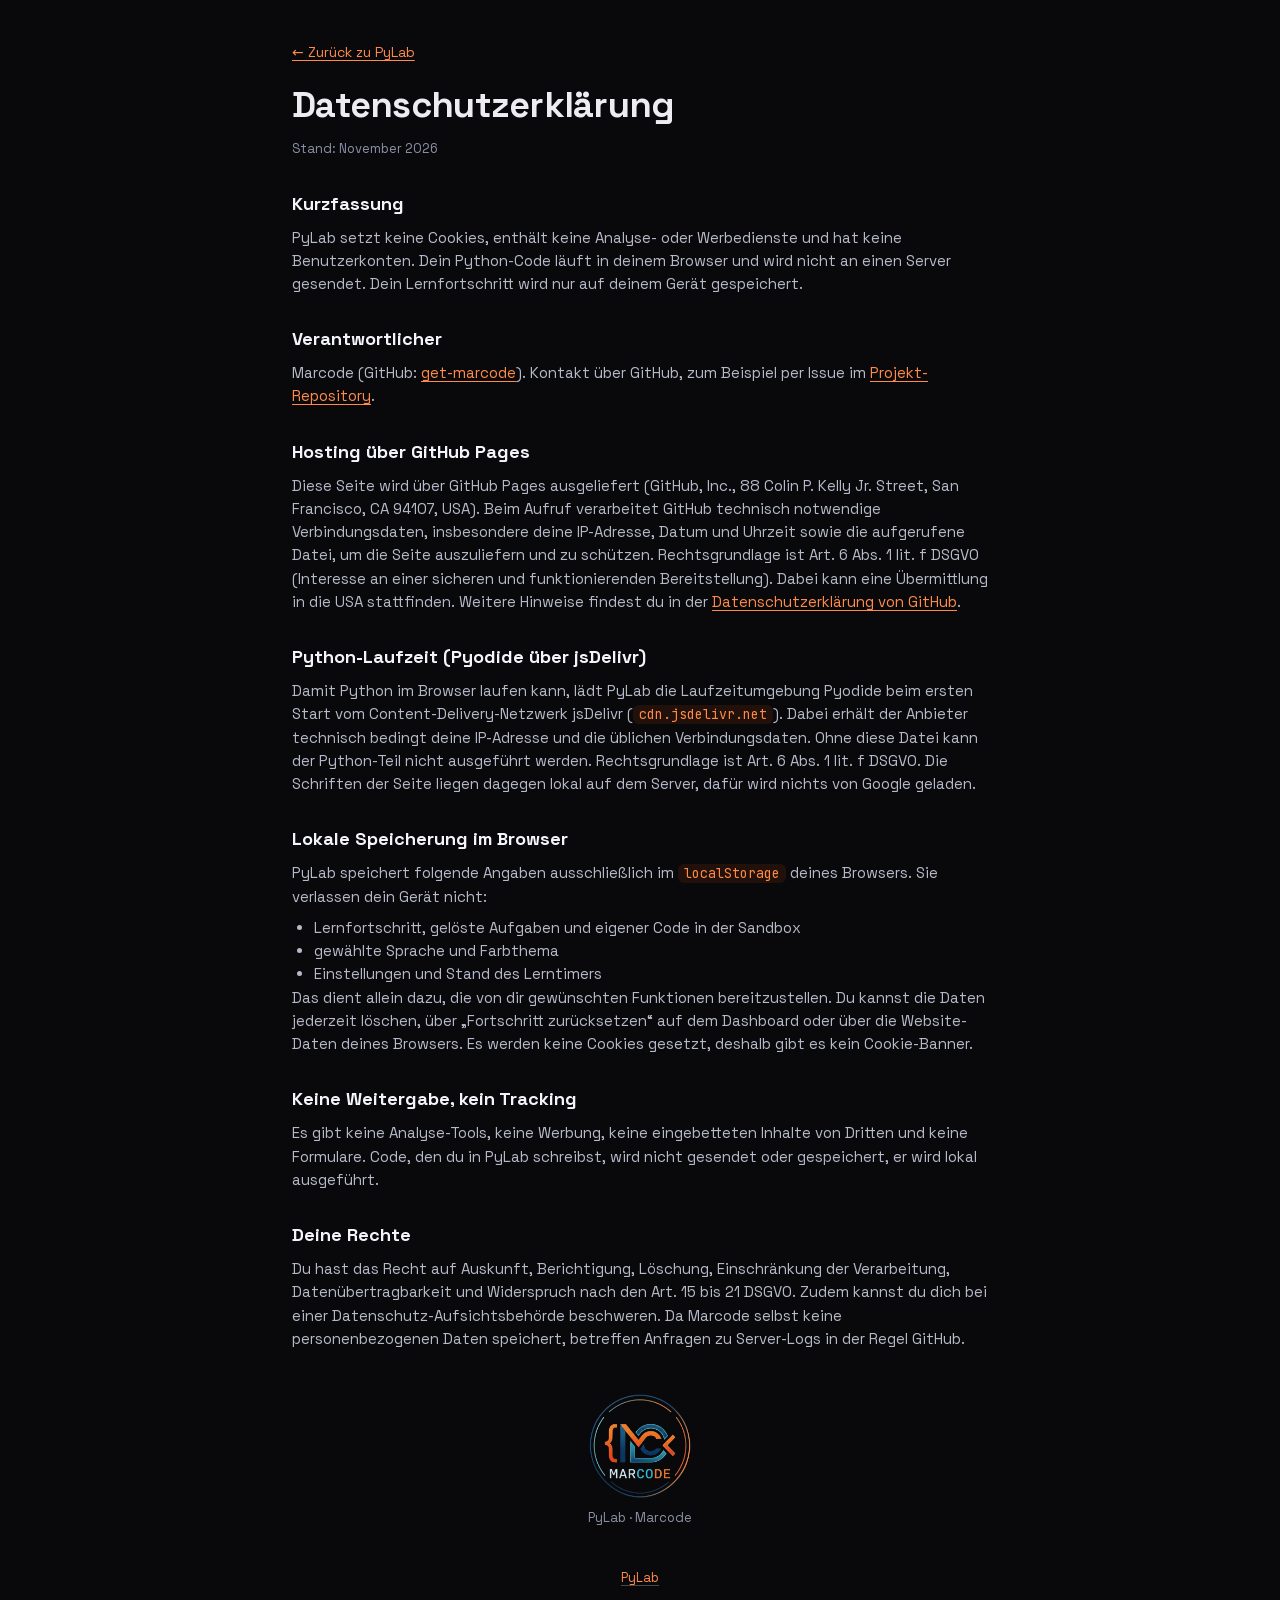
==== commit 89835917: "Logo: einfarbig in der Akzentfarbe des Themes, farbiges Logo auf der Datenschutzseite" ====
--- a/privacy.html
+++ b/privacy.html
@@ -35,6 +35,11 @@
     html[lang="de"] .legal [lang="de"], html[lang="en"] .legal [lang="en"] { display: block; }
     html[lang="de"] .legal li[lang="de"], html[lang="en"] .legal li[lang="en"] { display: list-item; }
     .legal .site-foot { margin-left: 0; padding: 40px 0 10px; }
+    .legal-logo { display: flex; flex-direction: column; align-items: center; gap: 10px; margin-top: 44px; color: var(--muted); font-size: 13px; }
+    .legal-logo img { width: 104px; height: 104px; display: block; }
+    .legal-logo .logo-light { display: none; }
+    html[data-mode='light'] .legal-logo .logo-light { display: block; }
+    html[data-mode='light'] .legal-logo .logo-dark { display: none; }
   </style>
 </head>
 <body>
@@ -107,6 +112,12 @@
       <p>You have the right of access, rectification, erasure, restriction of processing, data portability and objection under Articles 15 to 21 GDPR, and you can lodge a complaint with a data protection authority. As Marcode stores no personal data itself, requests about server logs usually concern GitHub.</p>
     </div>
 
+    <div class="legal-logo">
+      <img class="logo-dark" src="assets/marcode-logo.png" alt="MarCode" width="104" height="104">
+      <img class="logo-light" src="assets/marcode-logo-light.png" alt="" width="104" height="104" aria-hidden="true">
+      <span>PyLab · Marcode</span>
+    </div>
+
     <footer class="site-foot">
       <a href="index.html">PyLab</a>
     </footer>
--- a/css/style.css
+++ b/css/style.css
@@ -131,10 +131,10 @@
   box-shadow: 0 1px 0 rgba(var(--fg), 0.05), 0 12px 40px -20px #000;
 }
 .brand { display: flex; align-items: center; gap: 11px; text-decoration: none; color: var(--strong); }
-.brand-mark { width: 48px; height: 48px; display: block; object-fit: contain; border-radius: 50%; background: var(--code-bg); box-shadow: 0 0 0 1px rgba(var(--fg), 0.16), 0 6px 16px -8px rgba(0, 0, 0, 0.5); }
-.brand-mark.logo-light { display: none; }
-[data-mode='light'] .brand-mark.logo-light { display: block; }
-[data-mode='light'] .brand-mark.logo-dark { display: none; }
+.brand-mark { width: 48px; height: 48px; display: block; object-fit: contain; object-position: -999px 0; /* Bild selbst unsichtbar, die Form kommt als Maske */
+  background: var(--accent); -webkit-mask: url(../assets/marcode-logo.png) center / contain no-repeat; mask: url(../assets/marcode-logo.png) center / contain no-repeat;
+  filter: drop-shadow(0 0 8px rgba(var(--accent-rgb), 0.35)); transition: background 0.3s; }
+.brand-mark.logo-light { display: none !important; }
 .brand-name { font-weight: 700; font-size: 17px; letter-spacing: 0.02em; }
 .brand-tag { display: none; font: 500 12px var(--mono); color: var(--muted); letter-spacing: 0.14em; text-transform: uppercase; padding-left: 11px; border-left: 1px solid rgba(var(--fg), 0.1); }
 .crumbs { flex: 1; color: var(--muted); font-size: 13.5px; white-space: nowrap; overflow: hidden; text-overflow: ellipsis; }
@@ -957,7 +957,11 @@
 
 
 /* ------------------------------------------------------ 14h. Lerntimer */
-.timer-wrap { position: relative; }
+.timer-wrap { position: relative; display: flex; align-items: center; gap: 6px; }
+.timer-toggle { width: 26px; height: 26px; border-radius: 50%; display: grid; place-items: center; font-size: 9px; line-height: 1; color: var(--muted); background: rgba(var(--fg), 0.05); box-shadow: var(--hair); transition: background 0.2s, color 0.2s; }
+.timer-toggle:hover { background: rgba(var(--fg), 0.1); color: var(--accent-soft); }
+.timer-pill.is-paused { color: var(--muted); }
+.timer-pill.is-paused .timer-ring { opacity: 0.55; }
 .timer-pill { display: flex; align-items: center; gap: 8px; padding: 5px 14px 5px 7px; border-radius: 999px; background: rgba(var(--fg), 0.05); box-shadow: var(--hair); color: var(--ink-2); font: 500 13px var(--mono); transition: background 0.2s, box-shadow 0.4s, color 0.2s; }
 .timer-pill:hover { background: rgba(var(--fg), 0.09); color: var(--strong); }
 .timer-ring .trk { stroke: rgba(var(--fg), 0.18); }
@@ -981,11 +985,13 @@
 .timer-week .wk { flex: 1; display: flex; flex-direction: column; align-items: center; justify-content: flex-end; gap: 4px; height: 100%; font: 500 12px var(--mono); color: var(--muted); }
 .timer-week .wk i { width: 100%; max-width: 22px; border-radius: 5px; background: rgba(var(--accent-rgb), 0.35); }
 .timer-week .wk.is-today i { background: var(--accent); }
+.timer-week .wk.is-future { opacity: 0.45; }
+.timer-text, .timer-big { font-variant-numeric: tabular-nums; }
 .timer-pop .btn { width: 100%; justify-content: center; }
 .timer-set { display: grid; gap: 8px; margin-top: 14px; font-size: 13.5px; color: var(--ink-2); }
 .timer-set label { display: flex; align-items: center; justify-content: space-between; gap: 10px; }
 .timer-set input[type='checkbox'] { accent-color: var(--accent); width: 16px; height: 16px; margin-right: 4px; }
-.timer-set label:first-child { justify-content: flex-start; }
+.timer-set label:has(input[type='checkbox']) { justify-content: flex-start; }
 .timer-select { width: auto; padding: 5px 8px; font-size: 13px; }
 .timer-link { margin-top: 12px; font-size: 12.5px; color: var(--muted); text-decoration: underline; text-underline-offset: 3px; }
 .timer-link:hover { color: var(--strong); }
@@ -1067,3 +1073,147 @@
   .topbar-right { gap: 8px; }
   .brand-name, .crumbs { display: none; }
 }
+
+/* ----------------------------------------------------------- Maskottchen */
+.mascot { --m-body: #27305c; --m-line: #151b3a; --m-glass: #0c1030; --m-glow: var(--accent);
+  display: grid; place-items: center; width: 44px; height: 48px; padding: 0; border: 0; background: none; cursor: pointer; border-radius: 12px; }
+.mascot[hidden] { display: none; }
+.mascot-svg { overflow: visible; display: block; animation: m-float 3.6s ease-in-out infinite; transform-origin: 50% 60%; }
+.mascot-svg * { transform-box: fill-box; }
+.m-shell { fill: var(--m-body); stroke: var(--m-line); stroke-width: 1.6; }
+.m-belly { fill: var(--accent); stroke: var(--m-line); stroke-width: 1.2; stroke-linejoin: round; }
+.m-visor { fill: var(--m-glass); stroke: var(--accent); stroke-width: 1.6; }
+.m-arm { fill: none; stroke: var(--accent); stroke-width: 3.2; stroke-linecap: round; transform-origin: 50% 0; }
+.m-stem { stroke: var(--m-line); stroke-width: 1.8; stroke-linecap: round; }
+.m-ant { transform-origin: 50% 100%; animation: m-wiggle 4.8s ease-in-out infinite; }
+.m-tip { fill: var(--accent-hi); stroke: var(--accent); stroke-width: 1; filter: drop-shadow(0 0 2.5px var(--m-glow)); animation: m-glow 2.4s ease-in-out infinite; }
+.m-flame { fill: var(--accent-hi); filter: drop-shadow(0 0 2.5px var(--m-glow)); transform-origin: 50% 0; animation: m-flame 0.5s ease-in-out infinite alternate; }
+.m-eyes ellipse { fill: var(--accent-hi); filter: drop-shadow(0 0 2px var(--m-glow)); transform-origin: 50% 50%; animation: m-blink 5.2s infinite; }
+.m-arc path { display: none; fill: none; stroke: var(--accent-hi); stroke-width: 1.8; stroke-linecap: round; filter: drop-shadow(0 0 2px var(--m-glow)); }
+.m-mouths path { display: none; fill: none; stroke: var(--accent-hi); stroke-width: 1.5; stroke-linecap: round; }
+.m-mouths .mo-open { fill: var(--accent-hi); stroke: none; }
+.mo-smile { display: block !important; }
+.m-zzz { display: none; font: 700 8px var(--mono); fill: var(--muted); }
+
+.mascot:hover .m-arm-l { animation: m-wave 0.6s ease-in-out 2; }
+.mascot:focus-visible { outline: 2px solid var(--accent); outline-offset: 2px; }
+.mascot.is-hop .mascot-svg { animation: m-hop 0.55s cubic-bezier(.3, 1.6, .5, 1), m-float 3.6s ease-in-out 0.55s infinite; }
+
+/* Zustände */
+.mascot[data-state='happy'] .m-eyes { display: none; }
+.mascot[data-state='happy'] .m-arc path { display: block; }
+.mascot[data-state='happy'] .mo-smile { display: none !important; }
+.mascot[data-state='happy'] .mo-open { display: block; }
+.mascot[data-state='happy'] .m-arm-l { animation: m-wave 0.45s ease-in-out 3; }
+.mascot[data-state='happy'] .m-arm-r { animation: m-wave 0.45s ease-in-out 3 reverse; }
+.mascot[data-state='happy'] .m-tip { animation-duration: 0.6s; }
+
+.mascot[data-state='worry'] .m-eyes ellipse { transform: translateY(-1px) scale(1.05, 1.15); animation: none; }
+.mascot[data-state='worry'] .mo-smile { display: none !important; }
+.mascot[data-state='worry'] .mo-worry { display: block; }
+.mascot[data-state='worry'] .m-ant { animation: m-droop 0.6s ease-out forwards; }
+.mascot[data-state='worry'] .mascot-svg { animation: m-shake 0.5s ease-in-out 1, m-float 3.6s ease-in-out 0.5s infinite; }
+
+.mascot[data-state='rest'] .m-eyes { display: none; }
+.mascot[data-state='rest'] .m-arc path { display: block; }
+.mascot[data-state='rest'] .mo-smile { display: block; }
+.mascot[data-state='rest'] .m-flame { opacity: 0.45; }
+.mascot[data-state='rest'] .mascot-svg { animation-duration: 6s; }
+
+.mascot[data-state='sleep'] .m-eyes ellipse { animation: none; transform: scaleY(0.12); }
+.mascot[data-state='sleep'] .mo-smile { display: none !important; }
+.mascot[data-state='sleep'] .mo-flat { display: block; }
+.mascot[data-state='sleep'] .m-flame { animation: none; transform: scale(0.4); opacity: 0.5; }
+.mascot[data-state='sleep'] .m-tip { animation: none; opacity: 0.4; filter: none; }
+.mascot[data-state='sleep'] .m-ant { animation: none; transform: rotate(-14deg); }
+.mascot[data-state='sleep'] .mascot-svg { animation-duration: 7s; }
+.mascot[data-state='sleep'] .m-zzz { display: block; animation: m-zzz 2.8s ease-in-out infinite; }
+
+@keyframes m-float { 0%, 100% { transform: translateY(0); } 50% { transform: translateY(-2.5px); } }
+@keyframes m-hop { 0% { transform: translateY(0); } 40% { transform: translateY(-9px) scale(1.04); } 100% { transform: translateY(0); } }
+@keyframes m-blink { 0%, 92%, 100% { transform: scaleY(1); } 95% { transform: scaleY(0.1); } }
+@keyframes m-wiggle { 0%, 80%, 100% { transform: rotate(0); } 86% { transform: rotate(9deg); } 92% { transform: rotate(-7deg); } }
+@keyframes m-glow { 0%, 100% { opacity: 1; } 50% { opacity: 0.55; } }
+@keyframes m-flame { from { transform: scaleY(0.8); } to { transform: scaleY(1.15); } }
+@keyframes m-wave { 0%, 100% { transform: rotate(0); } 50% { transform: rotate(-22deg); } }
+@keyframes m-droop { to { transform: rotate(-20deg); } }
+@keyframes m-shake { 0%, 100% { transform: translateX(0); } 25% { transform: translateX(-2px); } 75% { transform: translateX(2px); } }
+@keyframes m-zzz { 0% { opacity: 0; transform: translate(0, 3px); } 50% { opacity: 1; } 100% { opacity: 0; transform: translate(3px, -5px); } }
+
+[data-mode='light'] .mascot { --m-body: #3a4678; }
+@media (prefers-reduced-motion: reduce) {
+  .mascot-svg, .m-ant, .m-tip, .m-flame, .m-eyes ellipse, .m-zzz, .mascot .m-arm { animation: none !important; }
+}
+
+/* Sonde als Hauptfigur: größer, mit weichem Schein */
+.mascot { width: 52px; height: 56px; position: absolute; left: 50%; top: 50%; transform: translate(-50%, -50%); z-index: 2; }
+.crumbs { max-width: calc(50% - 300px); }
+.topbar-right { margin-left: auto; }
+.mascot-svg { width: 46px; height: 53px; filter: drop-shadow(0 0 10px rgba(var(--accent-rgb), 0.3)); }
+.topbar-extra { display: contents; }
+.more-btn { display: none; }
+
+@media (max-width: 900px) {
+  .topbar { gap: 8px; padding: 0 12px; }
+  .crumbs { display: none; }
+  .topbar-right { margin-left: auto; gap: 8px; position: relative; }
+  .mascot { width: 60px; height: 58px; }
+  .mascot-svg { width: 52px; height: 60px; }
+  .more-btn { display: inline-flex; position: relative; }
+  .more-btn::after { content: ''; position: absolute; top: 5px; right: 5px; width: 7px; height: 7px; border-radius: 50%; background: var(--warn); }
+  .topbar-right:has(#pyStatus[data-state='ready']) .more-btn::after { background: var(--ok); }
+  .topbar-right:has(#pyStatus[data-state='error']) .more-btn::after { background: var(--bad); }
+  .topbar-extra { display: none; position: absolute; top: calc(var(--topbar-h) - 6px); right: 0; z-index: 60; padding: 10px; gap: 10px; align-items: center;
+    background: var(--bg); background-image: var(--panel);
+    border-radius: 16px; box-shadow: var(--hair), 0 18px 40px -16px rgba(0, 0, 0, 0.6); }
+  .topbar-right.is-open .topbar-extra { display: flex; }
+}
+@media (max-width: 400px) { .brand-mark { width: 40px; height: 40px; } }
+
+/* Sprechblase unter der Sonde */
+.mascot-bubble { position: absolute; left: 50%; top: calc(100% - 4px); z-index: 70; transform: translate(-50%, -4px); max-width: min(260px, calc(100vw - 24px)); width: max-content; padding: 8px 14px; border-radius: 14px;
+  font-size: 14px; line-height: 1.35; text-align: center; color: var(--strong); background: var(--bg); background-image: var(--panel);
+  box-shadow: inset 0 0 0 1px rgba(var(--accent-rgb), 0.45), 0 14px 30px -14px rgba(0, 0, 0, 0.6); opacity: 0; transition: opacity 0.25s, transform 0.25s; cursor: pointer; }
+.mascot-bubble::before { content: ''; position: absolute; left: 50%; top: -5px; width: 10px; height: 10px; transform: translateX(-50%) rotate(45deg); background: var(--bg); box-shadow: -1px -1px 0 rgba(var(--accent-rgb), 0.45); }
+.mascot-bubble.is-in { opacity: 1; transform: translate(-50%, 0); }
+.mascot-bubble[hidden] { display: none; }
+@media (prefers-reduced-motion: reduce) { .mascot-bubble { transition: opacity 0.2s; transform: translate(-50%, 0); } }
+
+/* Graphen: Matrix, Farben für DFS und Inseln */
+.gr-matrix-wrap { overflow-x: auto; }
+.gr-matrix { border-collapse: separate; border-spacing: 3px; font: 500 13px var(--mono); margin: 0 auto; }
+.gr-matrix th { color: var(--muted); font-weight: 600; padding: 4px 8px; }
+.gr-matrix td { width: 34px; height: 30px; text-align: center; border-radius: 7px; color: var(--muted); background: rgba(var(--fg), 0.04); transition: background 0.3s, color 0.3s; }
+.gr-matrix td.on { color: var(--on-accent); background: var(--accent); font-weight: 700; }
+.gr-matrix td.hot { box-shadow: 0 0 0 2px var(--strong); }
+.gr-node.c-white circle { fill: var(--node-bg); stroke: #5b6079; }
+.gr-node.c-grey circle { fill: #8a8fa8; stroke: #c4c8d8; }
+.gr-node.c-grey text { fill: #0b0d16; }
+.gr-node.c-black circle { fill: #151826; stroke: var(--accent); }
+.gr-node.cur-ring circle { stroke: var(--accent-hi); stroke-width: 3.5; filter: drop-shadow(0 0 8px var(--accent-glow)); }
+.gr-node.cyc circle { stroke: var(--bad); stroke-width: 4; filter: drop-shadow(0 0 10px var(--bad)); }
+.gr-node.comp-0 circle { fill: rgba(var(--accent-rgb), 0.45); stroke: var(--accent); }
+.gr-node.comp-1 circle { fill: rgba(52, 211, 153, 0.4); stroke: var(--ok); }
+.gr-node.comp-2 circle { fill: rgba(125, 160, 255, 0.4); stroke: #7da0ff; }
+.gr-node.comp-3 circle { fill: rgba(240, 190, 80, 0.4); stroke: var(--warn); }
+.gr-node[class*='c-'], .gr-node[class*='comp-'] { cursor: default; }
+.gr-head { fill: #4d5168; }
+.gr-arrow.hot .gr-head { fill: var(--bad); }
+.gr-arrow .gr-edge.path { stroke: var(--bad); }
+.gr-legend { gap: 8px; margin-top: 8px; }
+.gr-key { font: 500 12px var(--mono); padding: 3px 10px; border-radius: 999px; box-shadow: var(--hair); color: var(--ink-2); }
+.gr-key.k-grey { background: #8a8fa8; color: #0b0d16; }
+.gr-key.k-black { background: #151826; color: var(--ink); box-shadow: inset 0 0 0 1px var(--accent); }
+.gr-counter { margin-top: 8px; font: 600 14px var(--mono); color: var(--strong); }
+.gr-counter:empty { display: none; }
+
+/* Matrix-Labor: klickbare Zellen */
+.gr-matrix.edit .mx-cell, .gr-matrix.edit .mx-head { all: unset; box-sizing: border-box; display: block; width: 100%; min-height: 30px; line-height: 30px; text-align: center; cursor: pointer; border-radius: 7px; }
+.gr-matrix.edit .mx-head { font-weight: 600; color: var(--muted); padding: 0 8px; }
+.gr-matrix.edit td { padding: 0; }
+.gr-matrix.edit td .mx-cell:hover { box-shadow: inset 0 0 0 2px var(--accent-soft); }
+.gr-matrix.edit .mx-cell:focus-visible, .gr-matrix.edit .mx-head:focus-visible { outline: 2px solid var(--accent); outline-offset: 1px; }
+.gr-matrix td.diag { color: var(--muted); opacity: 0.45; text-align: center; cursor: not-allowed; }
+.gr-matrix th.corner { font-size: 10px; font-weight: 500; white-space: nowrap; }
+.gr-matrix tr.sel td:not(.on) { background: rgba(var(--accent-rgb), 0.14); }
+.gr-matrix th.sel, .gr-matrix th.sel .mx-head { color: var(--accent-soft); }
